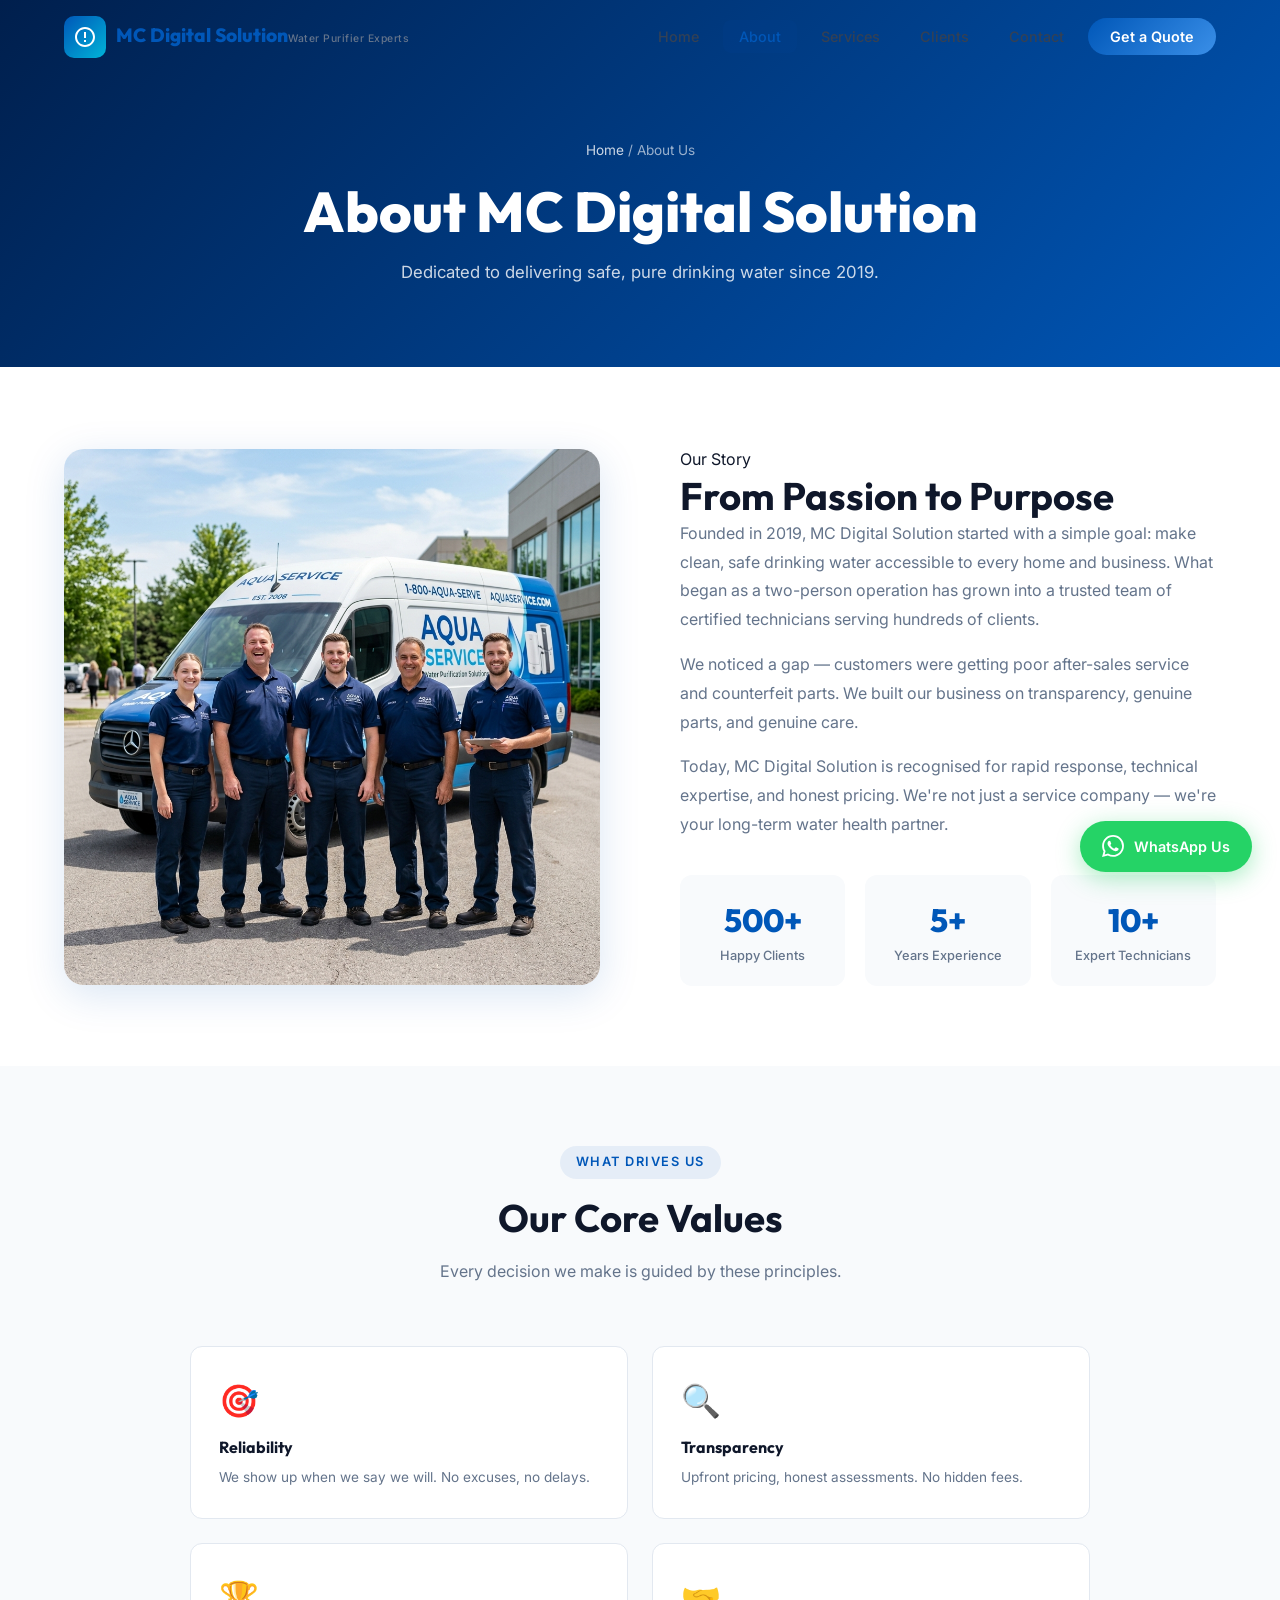
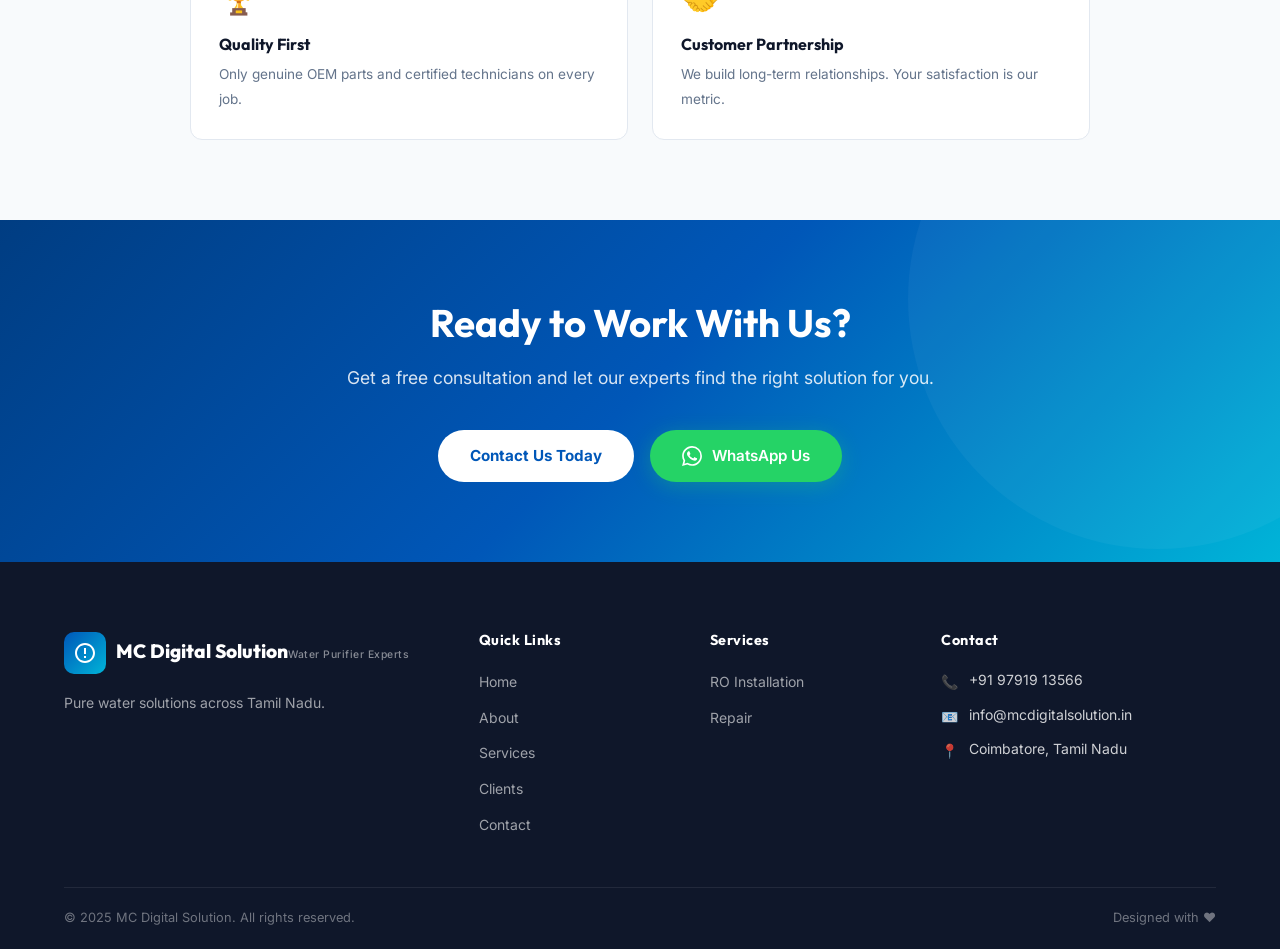
==== about.html @ baba37c1 "Replace phone numbers and remove AMC subscription section" ====
<!DOCTYPE html>
<html lang="en">
<head>
  <meta charset="UTF-8" />
  <meta name="viewport" content="width=device-width, initial-scale=1.0" />
  <title>About Us – MC Digital Solution</title>
  <meta name="description" content="Learn about MC Digital Solution — our story, mission, values, and expert team behind Tamil Nadu's trusted water purifier service company." />
  <link rel="stylesheet" href="css/style.css" />
</head>
<body>
<nav class="navbar" id="navbar">
  <div class="container">
    <a href="index.html" class="logo">
      <div class="logo-icon"><svg viewBox="0 0 24 24"><path d="M12 2C6.5 2 2 6.5 2 12s4.5 10 10 10 10-4.5 10-10S17.5 2 12 2zm0 18c-4.4 0-8-3.6-8-8s3.6-8 8-8 8 3.6 8 8-3.6 8-8 8zm-1-13h2v6h-2zm0 8h2v2h-2z" fill="white"/></svg></div>
      <div class="logo-text"><span class="brand">MC Digital Solution</span><span class="tagline">Water Purifier Experts</span></div>
    </a>
    <ul class="nav-links" id="navLinks">
      <li><a href="index.html">Home</a></li>
      <li><a href="about.html" class="active">About</a></li>
      <li><a href="services.html">Services</a></li>
      <li><a href="clients.html">Clients</a></li>
      <li><a href="contact.html">Contact</a></li>
      <li><a href="contact.html" class="nav-cta">Get a Quote</a></li>
    </ul>
    <div class="nav-toggle" onclick="toggleNav()"><span></span><span></span><span></span></div>
  </div>
</nav>

<section class="page-hero">
  <div class="container">
    <div class="breadcrumb"><a href="index.html">Home</a> / About Us</div>
    <h1>About MC Digital Solution</h1>
    <p>Dedicated to delivering safe, pure drinking water since 2019.</p>
  </div>
</section>

<section class="section" style="background:white;">
  <div class="container">
    <div class="about-story">
      <div class="animate">
        <img src="images/about-team.png" alt="Our Expert Team" style="border-radius:20px;box-shadow:0 10px 40px rgba(0,87,184,0.15);" />
      </div>
      <div class="animate">
        <div class="badge">Our Story</div>
        <h2>From Passion to Purpose</h2>
        <p style="margin-bottom:16px;">Founded in 2019, MC Digital Solution started with a simple goal: make clean, safe drinking water accessible to every home and business. What began as a two-person operation has grown into a trusted team of certified technicians serving hundreds of clients.</p>
        <p style="margin-bottom:16px;">We noticed a gap — customers were getting poor after-sales service and counterfeit parts. We built our business on transparency, genuine parts, and genuine care.</p>
        <p>Today, MC Digital Solution is recognised for rapid response, technical expertise, and honest pricing. We're not just a service company — we're your long-term water health partner.</p>
        <div style="display:grid;grid-template-columns:repeat(3,1fr);gap:20px;margin-top:36px;">
          <div style="text-align:center;padding:20px;background:var(--gray-50);border-radius:12px;"><div style="font-size:2rem;font-weight:800;color:var(--primary);font-family:'Outfit',sans-serif;">500+</div><div style="font-size:0.8rem;color:var(--gray-500);font-weight:500;">Happy Clients</div></div>
          <div style="text-align:center;padding:20px;background:var(--gray-50);border-radius:12px;"><div style="font-size:2rem;font-weight:800;color:var(--primary);font-family:'Outfit',sans-serif;">5+</div><div style="font-size:0.8rem;color:var(--gray-500);font-weight:500;">Years Experience</div></div>
          <div style="text-align:center;padding:20px;background:var(--gray-50);border-radius:12px;"><div style="font-size:2rem;font-weight:800;color:var(--primary);font-family:'Outfit',sans-serif;">10+</div><div style="font-size:0.8rem;color:var(--gray-500);font-weight:500;">Expert Technicians</div></div>
        </div>
      </div>
    </div>
  </div>
</section>

<section class="section" style="background:var(--gray-50);">
  <div class="container">
    <div class="section-header animate">
      <div class="badge">What Drives Us</div>
      <h2>Our Core Values</h2>
      <p>Every decision we make is guided by these principles.</p>
    </div>
    <div class="values-grid" style="max-width:900px;margin:0 auto;">
      <div class="value-card animate"><div class="icon">🎯</div><h4>Reliability</h4><p>We show up when we say we will. No excuses, no delays.</p></div>
      <div class="value-card animate"><div class="icon">🔍</div><h4>Transparency</h4><p>Upfront pricing, honest assessments. No hidden fees.</p></div>
      <div class="value-card animate"><div class="icon">🏆</div><h4>Quality First</h4><p>Only genuine OEM parts and certified technicians on every job.</p></div>
      <div class="value-card animate"><div class="icon">🤝</div><h4>Customer Partnership</h4><p>We build long-term relationships. Your satisfaction is our metric.</p></div>
    </div>
  </div>
</section>

<section class="cta-banner">
  <div class="container">
    <div class="cta-content">
      <h2>Ready to Work With Us?</h2>
      <p>Get a free consultation and let our experts find the right solution for you.</p>
      <div class="cta-buttons">
        <a href="contact.html" class="btn btn-white">Contact Us Today</a>
        <a href="https://wa.me/919791913566" target="_blank" class="whatsapp-btn"><svg viewBox="0 0 24 24" width="20" height="20" fill="white"><path d="M17.472 14.382c-.297-.149-1.758-.867-2.03-.967-.273-.099-.471-.148-.67.15-.197.297-.767.966-.94 1.164-.173.199-.347.223-.644.075-.297-.15-1.255-.463-2.39-1.475-.883-.788-1.48-1.761-1.653-2.059-.173-.297-.018-.458.13-.606.134-.133.298-.347.446-.52.149-.174.198-.298.298-.497.099-.198.05-.371-.025-.52-.075-.149-.669-1.612-.916-2.207-.242-.579-.487-.5-.669-.51-.173-.008-.371-.01-.57-.01-.198 0-.52.074-.792.372-.272.297-1.04 1.016-1.04 2.479 0 1.462 1.065 2.875 1.213 3.074.149.198 2.096 3.2 5.077 4.487.709.306 1.262.489 1.694.625.712.227 1.36.195 1.871.118.571-.085 1.758-.719 2.006-1.413.248-.694.248-1.289.173-1.413-.074-.124-.272-.198-.57-.347m-5.421 7.403h-.004a9.87 9.87 0 01-5.031-1.378l-.361-.214-3.741.982.998-3.648-.235-.374a9.86 9.86 0 01-1.51-5.26c.001-5.45 4.436-9.884 9.888-9.884 2.64 0 5.122 1.03 6.988 2.898a9.825 9.825 0 012.893 6.994c-.003 5.45-4.437 9.884-9.885 9.884m8.413-18.297A11.815 11.815 0 0012.05 0C5.495 0 .16 5.335.157 11.892c0 2.096.547 4.142 1.588 5.945L.057 24l6.305-1.654a11.882 11.882 0 005.683 1.448h.005c6.554 0 11.89-5.335 11.893-11.893a11.821 11.821 0 00-3.48-8.413z"/></svg> WhatsApp Us</a>
      </div>
    </div>
  </div>
</section>

<footer>
  <div class="footer-main"><div class="container"><div class="footer-grid">
    <div class="footer-brand"><a href="index.html" class="logo"><div class="logo-icon"><svg viewBox="0 0 24 24"><path d="M12 2C6.5 2 2 6.5 2 12s4.5 10 10 10 10-4.5 10-10S17.5 2 12 2zm0 18c-4.4 0-8-3.6-8-8s3.6-8 8-8 8 3.6 8 8-3.6 8-8 8zm-1-13h2v6h-2zm0 8h2v2h-2z" fill="white"/></svg></div><div class="logo-text"><span class="brand">MC Digital Solution</span><span class="tagline">Water Purifier Experts</span></div></a><p>Pure water solutions across Tamil Nadu.</p></div>
    <div class="footer-col"><h4>Quick Links</h4><ul><li><a href="index.html">Home</a></li><li><a href="about.html">About</a></li><li><a href="services.html">Services</a></li><li><a href="clients.html">Clients</a></li><li><a href="contact.html">Contact</a></li></ul></div>
    <div class="footer-col"><h4>Services</h4><ul><li><a href="services.html">RO Installation</a></li><li><a href="services.html">Repair</a></li></ul></div>
    <div class="footer-col"><h4>Contact</h4><ul class="footer-contact"><li><span>📞</span><span>+91 97919 13566</span></li><li><span>📧</span><span>info@mcdigitalsolution.in</span></li><li><span>📍</span><span>Coimbatore, Tamil Nadu</span></li></ul></div>
  </div></div></div>
  <div class="container"><div class="footer-bottom"><span>© 2025 MC Digital Solution. All rights reserved.</span><span>Designed with ❤️</span></div></div>
</footer>

<div class="whatsapp-float"><a href="https://wa.me/919791913566" target="_blank"><svg viewBox="0 0 24 24"><path d="M17.472 14.382c-.297-.149-1.758-.867-2.03-.967-.273-.099-.471-.148-.67.15-.197.297-.767.966-.94 1.164-.173.199-.347.223-.644.075-.297-.15-1.255-.463-2.39-1.475-.883-.788-1.48-1.761-1.653-2.059-.173-.297-.018-.458.13-.606.134-.133.298-.347.446-.52.149-.174.198-.298.298-.497.099-.198.05-.371-.025-.52-.075-.149-.669-1.612-.916-2.207-.242-.579-.487-.5-.669-.51-.173-.008-.371-.01-.57-.01-.198 0-.52.074-.792.372-.272.297-1.04 1.016-1.04 2.479 0 1.462 1.065 2.875 1.213 3.074.149.198 2.096 3.2 5.077 4.487.709.306 1.262.489 1.694.625.712.227 1.36.195 1.871.118.571-.085 1.758-.719 2.006-1.413.248-.694.248-1.289.173-1.413-.074-.124-.272-.198-.57-.347m-5.421 7.403h-.004a9.87 9.87 0 01-5.031-1.378l-.361-.214-3.741.982.998-3.648-.235-.374a9.86 9.86 0 01-1.51-5.26c.001-5.45 4.436-9.884 9.888-9.884 2.64 0 5.122 1.03 6.988 2.898a9.825 9.825 0 012.893 6.994c-.003 5.45-4.437 9.884-9.885 9.884m8.413-18.297A11.815 11.815 0 0012.05 0C5.495 0 .16 5.335.157 11.892c0 2.096.547 4.142 1.588 5.945L.057 24l6.305-1.654a11.882 11.882 0 005.683 1.448h.005c6.554 0 11.89-5.335 11.893-11.893a11.821 11.821 0 00-3.48-8.413z" fill="white"/></svg> WhatsApp Us</a></div>
<script src="js/main.js"></script>
</body>
</html>
---- css/style.css ----
/* =============================================
   MC Digital Solutions - Main Stylesheet
   ============================================= */

@import url('https://fonts.googleapis.com/css2?family=Inter:wght@300;400;500;600;700;800&family=Outfit:wght@400;600;700;800&display=swap');

/* ---- CSS Variables ---- */
:root {
  --primary: #0057b8;
  --primary-dark: #003d82;
  --primary-light: #3a8fe8;
  --accent: #00b4d8;
  --accent-light: #90e0ef;
  --white: #ffffff;
  --gray-50: #f8fafc;
  --gray-100: #f1f5f9;
  --gray-200: #e2e8f0;
  --gray-500: #64748b;
  --gray-700: #334155;
  --gray-900: #0f172a;
  --success: #10b981;
  --shadow-sm: 0 1px 3px rgba(0, 0, 0, 0.1);
  --shadow-md: 0 4px 20px rgba(0, 87, 184, 0.12);
  --shadow-lg: 0 10px 40px rgba(0, 87, 184, 0.18);
  --radius: 12px;
  --radius-lg: 20px;
  --transition: all 0.3s cubic-bezier(0.4, 0, 0.2, 1);
}

/* ---- Reset ---- */
*,
*::before,
*::after {
  box-sizing: border-box;
  margin: 0;
  padding: 0;
}

html {
  scroll-behavior: smooth;
  font-size: 16px;
}

body {
  font-family: 'Inter', sans-serif;
  color: var(--gray-900);
  background: var(--white);
  line-height: 1.6;
  overflow-x: hidden;
}

img {
  max-width: 100%;
  display: block;
}

a {
  text-decoration: none;
  color: inherit;
}

ul {
  list-style: none;
}

/* ---- Typography ---- */
h1,
h2,
h3,
h4 {
  font-family: 'Outfit', sans-serif;
  line-height: 1.2;
}

h1 {
  font-size: clamp(2rem, 5vw, 3.5rem);
  font-weight: 800;
}

h2 {
  font-size: clamp(1.6rem, 3vw, 2.5rem);
  font-weight: 700;
}

h3 {
  font-size: 1.25rem;
  font-weight: 600;
}

p {
  color: var(--gray-500);
  line-height: 1.8;
}

/* ---- Utility ---- */
.container {
  max-width: 1200px;
  margin: 0 auto;
  padding: 0 24px;
}

.section {
  padding: 80px 0;
}

.section-header {
  text-align: center;
  margin-bottom: 60px;
}

.section-header .badge {
  display: inline-block;
  background: rgba(0, 87, 184, 0.08);
  color: var(--primary);
  font-size: 0.8rem;
  font-weight: 600;
  letter-spacing: 1.5px;
  text-transform: uppercase;
  padding: 6px 16px;
  border-radius: 50px;
  margin-bottom: 16px;
}

.section-header h2 {
  color: var(--gray-900);
  margin-bottom: 16px;
}

.section-header p {
  max-width: 600px;
  margin: 0 auto;
}

/* ---- Buttons ---- */
.btn {
  display: inline-flex;
  align-items: center;
  gap: 8px;
  padding: 14px 32px;
  border-radius: 50px;
  font-weight: 600;
  font-size: 0.95rem;
  cursor: pointer;
  border: none;
  transition: var(--transition);
}

.btn-primary {
  background: linear-gradient(135deg, var(--primary), var(--primary-light));
  color: var(--white);
  box-shadow: 0 4px 20px rgba(0, 87, 184, 0.3);
}

.btn-primary:hover {
  transform: translateY(-2px);
  box-shadow: 0 8px 30px rgba(0, 87, 184, 0.4);
}

.btn-outline {
  background: transparent;
  color: var(--primary);
  border: 2px solid var(--primary);
}

.btn-outline:hover {
  background: var(--primary);
  color: var(--white);
  transform: translateY(-2px);
}

.btn-white {
  background: var(--white);
  color: var(--primary);
  font-weight: 700;
}

.btn-white:hover {
  background: var(--gray-100);
  transform: translateY(-2px);
}

/* ---- Navbar ---- */
.navbar {
  position: fixed;
  top: 0;
  left: 0;
  right: 0;
  z-index: 1000;
  padding: 16px 0;
  transition: var(--transition);
}

.navbar.scrolled {
  background: rgba(255, 255, 255, 0.97);
  backdrop-filter: blur(20px);
  box-shadow: var(--shadow-md);
  padding: 12px 0;
}

.navbar .container {
  display: flex;
  align-items: center;
  justify-content: space-between;
}

.logo {
  display: flex;
  align-items: center;
  gap: 10px;
}

.logo-icon {
  width: 42px;
  height: 42px;
  background: linear-gradient(135deg, var(--primary), var(--accent));
  border-radius: 10px;
  display: flex;
  align-items: center;
  justify-content: center;
}

.logo-icon svg {
  width: 24px;
  height: 24px;
  fill: white;
}

.logo-text .brand {
  font-family: 'Outfit', sans-serif;
  font-size: 1.2rem;
  font-weight: 800;
  color: var(--primary);
  line-height: 1;
}

.logo-text .tagline {
  font-size: 0.65rem;
  color: var(--gray-500);
  font-weight: 500;
  letter-spacing: 0.5px;
}

.nav-links {
  display: flex;
  align-items: center;
  gap: 8px;
}

.nav-links a {
  padding: 8px 16px;
  border-radius: 8px;
  font-weight: 500;
  font-size: 0.9rem;
  color: var(--gray-700);
  transition: var(--transition);
}

.nav-links a:hover,
.nav-links a.active {
  color: var(--primary);
  background: rgba(0, 87, 184, 0.07);
}

.nav-cta {
  background: linear-gradient(135deg, var(--primary), var(--primary-light));
  color: var(--white) !important;
  padding: 10px 22px !important;
  border-radius: 50px !important;
  font-weight: 600 !important;
}

.nav-cta:hover {
  transform: translateY(-1px);
  box-shadow: 0 4px 15px rgba(0, 87, 184, 0.3);
  background: var(--primary-dark) !important;
}

.nav-toggle {
  display: none;
  flex-direction: column;
  gap: 5px;
  cursor: pointer;
  padding: 8px;
}

.nav-toggle span {
  display: block;
  width: 24px;
  height: 2px;
  background: var(--gray-700);
  border-radius: 2px;
  transition: var(--transition);
}

/* ---- Hero ---- */
.hero {
  min-height: 100vh;
  background: linear-gradient(135deg, #001f4d 0%, #0057b8 50%, #0096c7 100%);
  display: flex;
  align-items: center;
  padding-top: 80px;
  position: relative;
  overflow: hidden;
}

.hero::before {
  content: '';
  position: absolute;
  inset: 0;
  background: url("data:image/svg+xml,%3Csvg width='60' height='60' viewBox='0 0 60 60' xmlns='http://www.w3.org/2000/svg'%3E%3Cg fill='none' fill-rule='evenodd'%3E%3Cg fill='%23ffffff' fill-opacity='0.03'%3E%3Cpath d='M36 34v-4h-2v4h-4v2h4v4h2v-4h4v-2h-4zm0-30V0h-2v4h-4v2h4v4h2V6h4V4h-4zM6 34v-4H4v4H0v2h4v4h2v-4h4v-2H6zM6 4V0H4v4H0v2h4v4h2V6h4V4H6z'/%3E%3C/g%3E%3C/g%3E%3C/svg%3E");
}

.hero-content {
  display: grid;
  grid-template-columns: 1fr 1fr;
  gap: 60px;
  align-items: center;
  position: relative;
  z-index: 1;
}

.hero-badge {
  display: inline-flex;
  align-items: center;
  gap: 8px;
  background: rgba(255, 255, 255, 0.1);
  backdrop-filter: blur(10px);
  border: 1px solid rgba(255, 255, 255, 0.2);
  color: var(--white);
  padding: 8px 18px;
  border-radius: 50px;
  font-size: 0.85rem;
  font-weight: 500;
  margin-bottom: 24px;
}

.hero-badge span {
  width: 8px;
  height: 8px;
  background: var(--accent-light);
  border-radius: 50%;
  animation: pulse 2s infinite;
}

.hero-text h1 {
  color: var(--white);
  margin-bottom: 20px;
}

.hero-text h1 em {
  font-style: normal;
  color: var(--accent-light);
}

.hero-text p {
  color: rgba(255, 255, 255, 0.8);
  font-size: 1.1rem;
  margin-bottom: 36px;
  max-width: 480px;
}

.hero-buttons {
  display: flex;
  gap: 16px;
  flex-wrap: wrap;
}

.hero-stats {
  display: flex;
  gap: 32px;
  margin-top: 48px;
}

.hero-stat .number {
  font-family: 'Outfit', sans-serif;
  font-size: 2rem;
  font-weight: 800;
  color: var(--white);
}

.hero-stat .label {
  font-size: 0.8rem;
  color: rgba(255, 255, 255, 0.7);
  font-weight: 500;
}

.hero-image {
  position: relative;
}

.hero-image img {
  border-radius: var(--radius-lg);
  box-shadow: 0 30px 80px rgba(0, 0, 0, 0.3);
  width: 100%;
}

.hero-image::before {
  content: '';
  position: absolute;
  inset: -8px;
  border: 2px solid rgba(255, 255, 255, 0.15);
  border-radius: calc(var(--radius-lg) + 8px);
}

.hero-card {
  position: absolute;
  background: var(--white);
  border-radius: var(--radius);
  padding: 16px 20px;
  box-shadow: var(--shadow-lg);
  display: flex;
  align-items: center;
  gap: 12px;
}

.hero-card.card-1 {
  bottom: 30px;
  left: -30px;
}

.hero-card.card-2 {
  top: 30px;
  right: -20px;
}

.hero-card .icon {
  width: 40px;
  height: 40px;
  border-radius: 10px;
  display: flex;
  align-items: center;
  justify-content: center;
  font-size: 1.2rem;
}

.hero-card .icon.blue {
  background: rgba(0, 87, 184, 0.1);
}

.hero-card .icon.green {
  background: rgba(16, 185, 129, 0.1);
}

.hero-card .card-text .value {
  font-weight: 700;
  font-size: 0.95rem;
  color: var(--gray-900);
}

.hero-card .card-text .sub {
  font-size: 0.75rem;
  color: var(--gray-500);
}

/* ---- Services ---- */
.services {
  background: var(--gray-50);
}

.services-grid {
  display: grid;
  grid-template-columns: repeat(3, 1fr);
  gap: 28px;
}

.service-card {
  background: var(--white);
  border-radius: var(--radius-lg);
  overflow: hidden;
  box-shadow: var(--shadow-sm);
  transition: var(--transition);
  border: 1px solid var(--gray-200);
}

.service-card:hover {
  transform: translateY(-8px);
  box-shadow: var(--shadow-lg);
}

.service-card img {
  width: 100%;
  height: 220px;
  object-fit: cover;
}

.service-card-body {
  padding: 28px;
}

.service-icon {
  width: 50px;
  height: 50px;
  background: linear-gradient(135deg, var(--primary), var(--accent));
  border-radius: 12px;
  display: flex;
  align-items: center;
  justify-content: center;
  font-size: 1.4rem;
  margin-bottom: 16px;
}

.service-card h3 {
  margin-bottom: 10px;
  color: var(--gray-900);
}

.service-card p {
  font-size: 0.9rem;
  margin-bottom: 20px;
}

.service-link {
  color: var(--primary);
  font-weight: 600;
  font-size: 0.9rem;
  display: flex;
  align-items: center;
  gap: 6px;
  transition: var(--transition);
}

.service-link:hover {
  gap: 10px;
}

/* ---- Why Choose Us ---- */
.why-us {
  background: var(--white);
}

.why-us-content {
  display: grid;
  grid-template-columns: 1fr 1fr;
  gap: 80px;
  align-items: center;
}

.why-us-image {
  position: relative;
}

.why-us-image img {
  border-radius: var(--radius-lg);
  width: 100%;
  box-shadow: var(--shadow-lg);
}

.why-us-image .experience-badge {
  position: absolute;
  bottom: -20px;
  right: -20px;
  background: linear-gradient(135deg, var(--primary), var(--primary-light));
  color: white;
  border-radius: var(--radius);
  padding: 20px 24px;
  text-align: center;
  box-shadow: var(--shadow-lg);
}

.experience-badge .years {
  font-size: 2.5rem;
  font-weight: 800;
  font-family: 'Outfit', sans-serif;
  line-height: 1;
}

.experience-badge .text {
  font-size: 0.8rem;
  opacity: 0.9;
}

.features-list {
  display: flex;
  flex-direction: column;
  gap: 20px;
  margin-top: 32px;
}

.feature-item {
  display: flex;
  gap: 16px;
  align-items: flex-start;
}

.feature-item .feature-icon {
  width: 48px;
  height: 48px;
  min-width: 48px;
  background: rgba(0, 87, 184, 0.08);
  border-radius: 12px;
  display: flex;
  align-items: center;
  justify-content: center;
  font-size: 1.3rem;
}

.feature-item .feature-text h4 {
  font-size: 1rem;
  font-weight: 600;
  color: var(--gray-900);
  margin-bottom: 4px;
}

.feature-item .feature-text p {
  font-size: 0.875rem;
}

/* ---- Clients ---- */
.clients {
  background: var(--gray-50);
}

.clients-grid {
  display: grid;
  grid-template-columns: repeat(3, 1fr);
  gap: 28px;
}

.client-card {
  background: var(--white);
  border-radius: var(--radius-lg);
  padding: 32px;
  box-shadow: var(--shadow-sm);
  border: 1px solid var(--gray-200);
  transition: var(--transition);
}

.client-card:hover {
  transform: translateY(-4px);
  box-shadow: var(--shadow-md);
}

.client-card .stars {
  color: #f59e0b;
  font-size: 1.1rem;
  margin-bottom: 16px;
}

.client-card .quote {
  font-size: 0.95rem;
  color: var(--gray-700);
  line-height: 1.7;
  margin-bottom: 20px;
  font-style: italic;
}

.client-info {
  display: flex;
  align-items: center;
  gap: 12px;
}

.client-avatar {
  width: 44px;
  height: 44px;
  border-radius: 50%;
  background: linear-gradient(135deg, var(--primary), var(--accent));
  display: flex;
  align-items: center;
  justify-content: center;
  color: white;
  font-weight: 700;
  font-size: 1rem;
}

.client-name {
  font-weight: 600;
  color: var(--gray-900);
  font-size: 0.9rem;
}

.client-role {
  font-size: 0.8rem;
  color: var(--gray-500);
}

/* ---- CTA Banner ---- */
.cta-banner {
  background: linear-gradient(135deg, var(--primary-dark), var(--primary), var(--accent));
  padding: 80px 0;
  position: relative;
  overflow: hidden;
}

.cta-banner::before {
  content: '';
  position: absolute;
  top: -50%;
  right: -10%;
  width: 500px;
  height: 500px;
  background: rgba(255, 255, 255, 0.04);
  border-radius: 50%;
}

.cta-content {
  text-align: center;
  position: relative;
  z-index: 1;
}

.cta-content h2 {
  color: var(--white);
  margin-bottom: 16px;
}

.cta-content p {
  color: rgba(255, 255, 255, 0.85);
  font-size: 1.1rem;
  margin-bottom: 36px;
}

.cta-buttons {
  display: flex;
  justify-content: center;
  gap: 16px;
  flex-wrap: wrap;
}

.whatsapp-btn {
  background: #25D366;
  color: white;
  display: inline-flex;
  align-items: center;
  gap: 10px;
  padding: 14px 32px;
  border-radius: 50px;
  font-weight: 600;
  font-size: 0.95rem;
  transition: var(--transition);
  box-shadow: 0 4px 20px rgba(37, 211, 102, 0.3);
}

.whatsapp-btn:hover {
  background: #1ebe5d;
  transform: translateY(-2px);
  box-shadow: 0 8px 30px rgba(37, 211, 102, 0.4);
}

/* ---- Contact ---- */
.contact-section {
  background: var(--white);
}

.contact-grid {
  display: grid;
  grid-template-columns: 1fr 1.5fr;
  gap: 60px;
}

.contact-info h3 {
  font-size: 1.5rem;
  margin-bottom: 16px;
  color: var(--gray-900);
}

.contact-info p {
  margin-bottom: 32px;
}

.contact-detail {
  display: flex;
  gap: 16px;
  align-items: flex-start;
  margin-bottom: 24px;
}

.contact-detail .detail-icon {
  width: 48px;
  height: 48px;
  min-width: 48px;
  background: rgba(0, 87, 184, 0.08);
  border-radius: 12px;
  display: flex;
  align-items: center;
  justify-content: center;
  font-size: 1.2rem;
}

.contact-detail .detail-text strong {
  display: block;
  font-size: 0.9rem;
  color: var(--gray-900);
  margin-bottom: 2px;
}

.contact-detail .detail-text span {
  font-size: 0.85rem;
  color: var(--gray-500);
}

.contact-form {
  background: var(--gray-50);
  border-radius: var(--radius-lg);
  padding: 40px;
  border: 1px solid var(--gray-200);
}

.form-row {
  display: grid;
  grid-template-columns: 1fr 1fr;
  gap: 20px;
}

.form-group {
  margin-bottom: 20px;
}

.form-group label {
  display: block;
  font-weight: 600;
  font-size: 0.85rem;
  color: var(--gray-700);
  margin-bottom: 8px;
}

.form-group input,
.form-group select,
.form-group textarea {
  width: 100%;
  padding: 12px 16px;
  border: 1.5px solid var(--gray-200);
  border-radius: 10px;
  font-family: inherit;
  font-size: 0.9rem;
  color: var(--gray-900);
  background: var(--white);
  transition: var(--transition);
  outline: none;
}

.form-group input:focus,
.form-group select:focus,
.form-group textarea:focus {
  border-color: var(--primary);
  box-shadow: 0 0 0 3px rgba(0, 87, 184, 0.1);
}

.form-group textarea {
  resize: vertical;
  min-height: 120px;
}

.form-success {
  display: none;
  background: rgba(16, 185, 129, 0.1);
  border: 1px solid var(--success);
  color: var(--success);
  padding: 16px;
  border-radius: 10px;
  text-align: center;
  font-weight: 600;
  margin-top: 16px;
}

/* ---- About Page ---- */
.about-hero {
  background: linear-gradient(135deg, #001f4d 0%, #0057b8 100%);
  padding: 140px 0 80px;
  text-align: center;
}

.about-hero h1 {
  color: var(--white);
}

.about-hero p {
  color: rgba(255, 255, 255, 0.8);
  max-width: 600px;
  margin: 16px auto 0;
  font-size: 1.1rem;
}

.breadcrumb {
  color: rgba(255, 255, 255, 0.6);
  font-size: 0.85rem;
  margin-bottom: 16px;
}

.breadcrumb a {
  color: rgba(255, 255, 255, 0.8);
}

.breadcrumb a:hover {
  color: white;
}

.about-story {
  display: grid;
  grid-template-columns: 1fr 1fr;
  gap: 80px;
  align-items: center;
}

.values-grid {
  display: grid;
  grid-template-columns: repeat(2, 1fr);
  gap: 24px;
}

.value-card {
  background: var(--white);
  border: 1px solid var(--gray-200);
  border-radius: var(--radius);
  padding: 28px;
  transition: var(--transition);
}

.value-card:hover {
  border-color: var(--primary);
  box-shadow: var(--shadow-md);
}

.value-card .icon {
  font-size: 2rem;
  margin-bottom: 12px;
}

.value-card h4 {
  font-size: 1rem;
  color: var(--gray-900);
  margin-bottom: 8px;
}

.value-card p {
  font-size: 0.85rem;
}

/* ---- Footer ---- */
footer {
  background: var(--gray-900);
  color: rgba(255, 255, 255, 0.8);
}

.footer-main {
  padding: 70px 0 40px;
}

.footer-grid {
  display: grid;
  grid-template-columns: 2fr 1fr 1fr 1.5fr;
  gap: 48px;
}

.footer-brand .logo {
  margin-bottom: 16px;
}

.footer-brand .logo .logo-text .brand {
  color: white;
}

.footer-brand .logo .logo-text .tagline {
  color: rgba(255, 255, 255, 0.5);
}

.footer-brand p {
  font-size: 0.875rem;
  line-height: 1.8;
  color: rgba(255, 255, 255, 0.6);
  margin-bottom: 24px;
}

.social-links {
  display: flex;
  gap: 12px;
}

.social-link {
  width: 38px;
  height: 38px;
  background: rgba(255, 255, 255, 0.08);
  border-radius: 10px;
  display: flex;
  align-items: center;
  justify-content: center;
  font-size: 1rem;
  transition: var(--transition);
}

.social-link:hover {
  background: var(--primary);
  transform: translateY(-2px);
}

.footer-col h4 {
  font-size: 0.9rem;
  font-weight: 700;
  color: white;
  letter-spacing: 0.5px;
  margin-bottom: 20px;
}

.footer-col ul li {
  margin-bottom: 10px;
}

.footer-col ul li a {
  font-size: 0.875rem;
  color: rgba(255, 255, 255, 0.6);
  transition: var(--transition);
}

.footer-col ul li a:hover {
  color: var(--accent-light);
  padding-left: 4px;
}

.footer-contact li {
  display: flex;
  gap: 10px;
  align-items: flex-start;
  font-size: 0.875rem;
  margin-bottom: 12px;
}

.footer-contact li span:first-child {
  min-width: 18px;
  margin-top: 2px;
}

.footer-bottom {
  border-top: 1px solid rgba(255, 255, 255, 0.08);
  padding: 20px 0;
  display: flex;
  justify-content: space-between;
  align-items: center;
  flex-wrap: wrap;
  gap: 12px;
  font-size: 0.8rem;
  color: rgba(255, 255, 255, 0.4);
}

/* ---- Page Hero (inner pages) ---- */
.page-hero {
  background: linear-gradient(135deg, #001f4d, #0057b8);
  padding: 140px 0 80px;
  text-align: center;
}

.page-hero h1 {
  color: white;
}

.page-hero p {
  color: rgba(255, 255, 255, 0.8);
  margin-top: 12px;
  font-size: 1.05rem;
}

/* ---- Floating WhatsApp ---- */
.whatsapp-float {
  position: fixed;
  bottom: 28px;
  right: 28px;
  z-index: 9999;
}

.whatsapp-float a {
  display: flex;
  align-items: center;
  gap: 10px;
  background: #25D366;
  color: white;
  padding: 14px 22px;
  border-radius: 50px;
  font-weight: 600;
  font-size: 0.9rem;
  box-shadow: 0 6px 25px rgba(37, 211, 102, 0.4);
  transition: var(--transition);
}

.whatsapp-float a:hover {
  background: #1ebe5d;
  transform: translateY(-3px);
  box-shadow: 0 10px 35px rgba(37, 211, 102, 0.5);
}

.whatsapp-float svg {
  width: 22px;
  height: 22px;
  fill: white;
}

/* ---- Animations ---- */
@keyframes pulse {

  0%,
  100% {
    opacity: 1;
    transform: scale(1);
  }

  50% {
    opacity: 0.6;
    transform: scale(0.85);
  }
}

@keyframes fadeInUp {
  from {
    opacity: 0;
    transform: translateY(30px);
  }

  to {
    opacity: 1;
    transform: translateY(0);
  }
}

.animate {
  opacity: 0;
  transform: translateY(30px);
  transition: opacity 0.6s ease, transform 0.6s ease;
}

.animate.visible {
  opacity: 1;
  transform: translateY(0);
}

/* ---- Responsive ---- */
@media (max-width: 992px) {

  .hero-content,
  .why-us-content,
  .about-story,
  .contact-grid {
    grid-template-columns: 1fr;
    gap: 40px;
  }

  .hero-image {
    display: none;
  }

  .services-grid,
  .clients-grid {
    grid-template-columns: repeat(2, 1fr);
  }

  .footer-grid {
    grid-template-columns: 1fr 1fr;
  }

  .form-row {
    grid-template-columns: 1fr;
  }
}

@media (max-width: 768px) {
  .nav-links {
    display: none;
    position: absolute;
    top: 100%;
    left: 0;
    right: 0;
    background: white;
    flex-direction: column;
    padding: 20px;
    box-shadow: var(--shadow-md);
    border-top: 1px solid var(--gray-200);
  }

  .nav-links.open {
    display: flex;
  }

  .nav-toggle {
    display: flex;
  }

  .services-grid,
  .clients-grid,
  .values-grid {
    grid-template-columns: 1fr;
  }

  .footer-grid {
    grid-template-columns: 1fr;
  }

  .hero-stats {
    flex-wrap: wrap;
    gap: 16px;
  }

  .hero-card {
    display: none;
  }

  .why-us-image .experience-badge {
    right: 0;
    bottom: -10px;
  }

  .section {
    padding: 60px 0;
  }
}
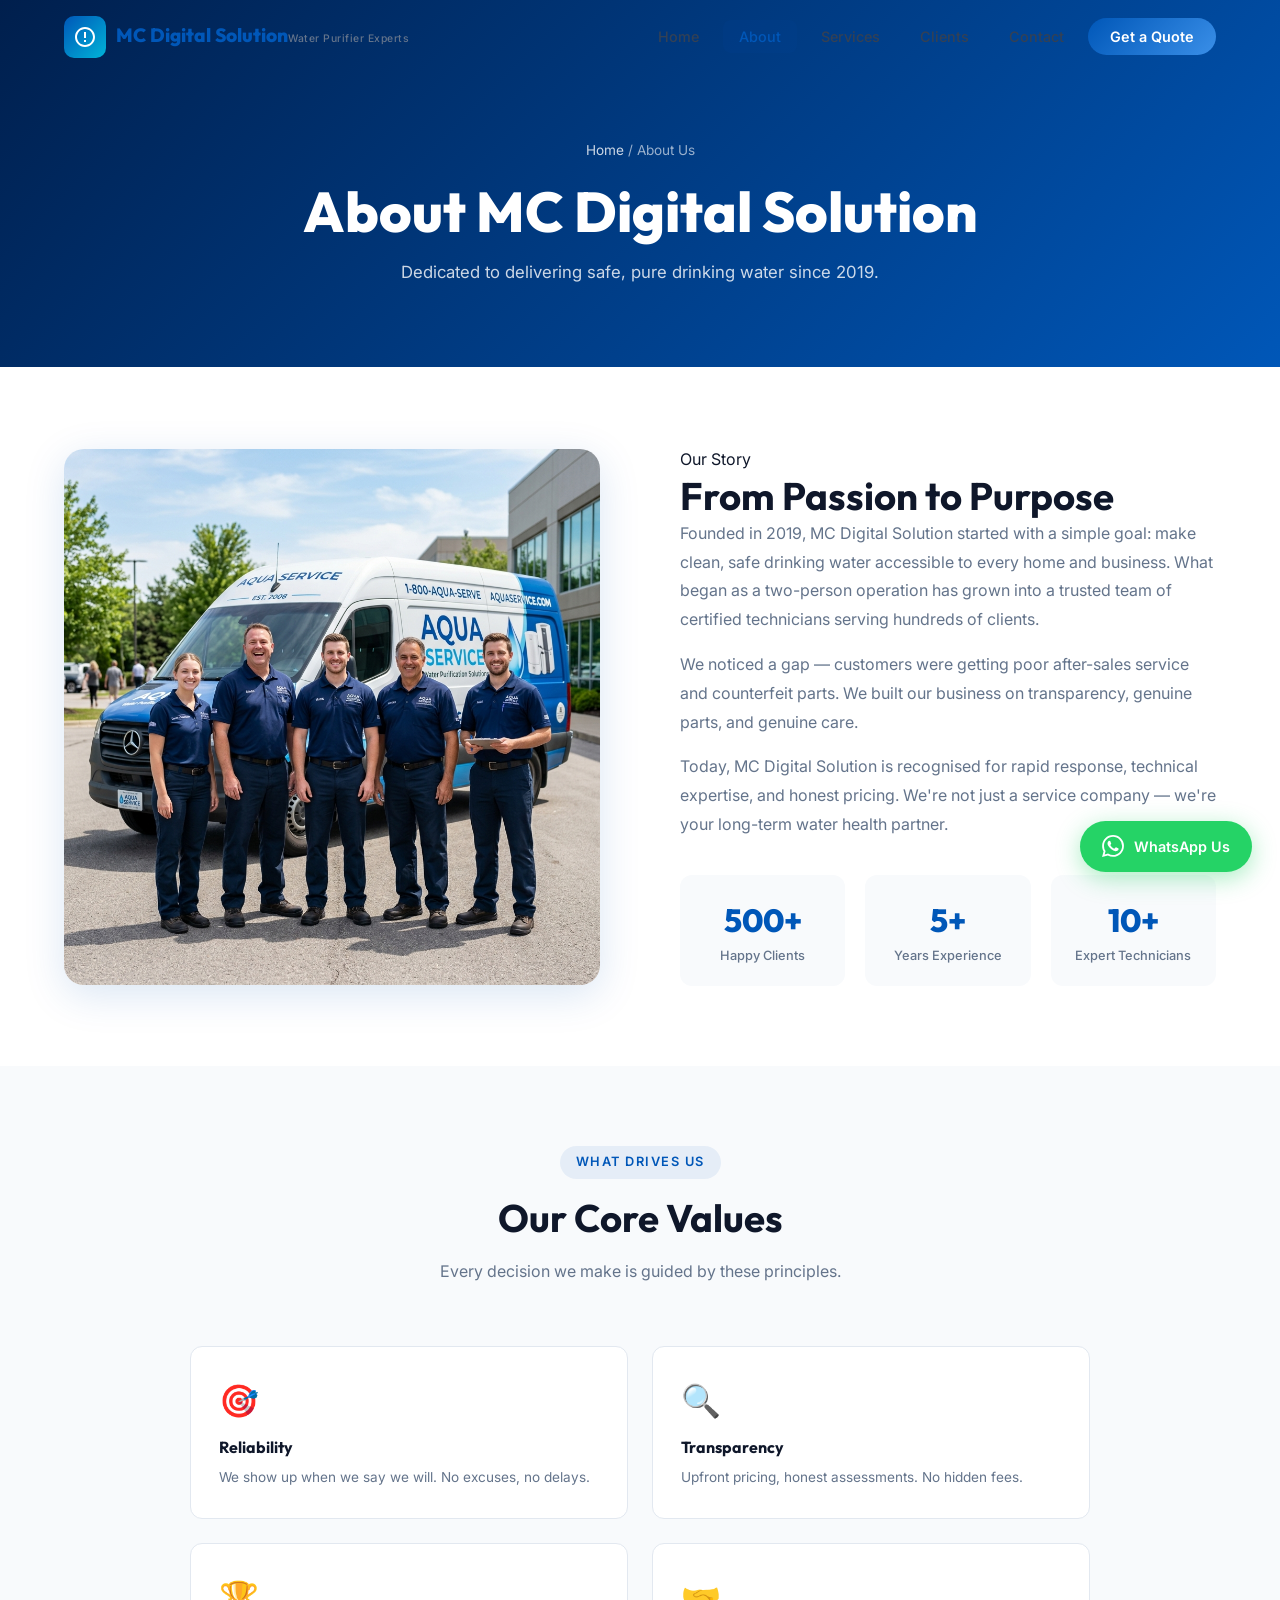
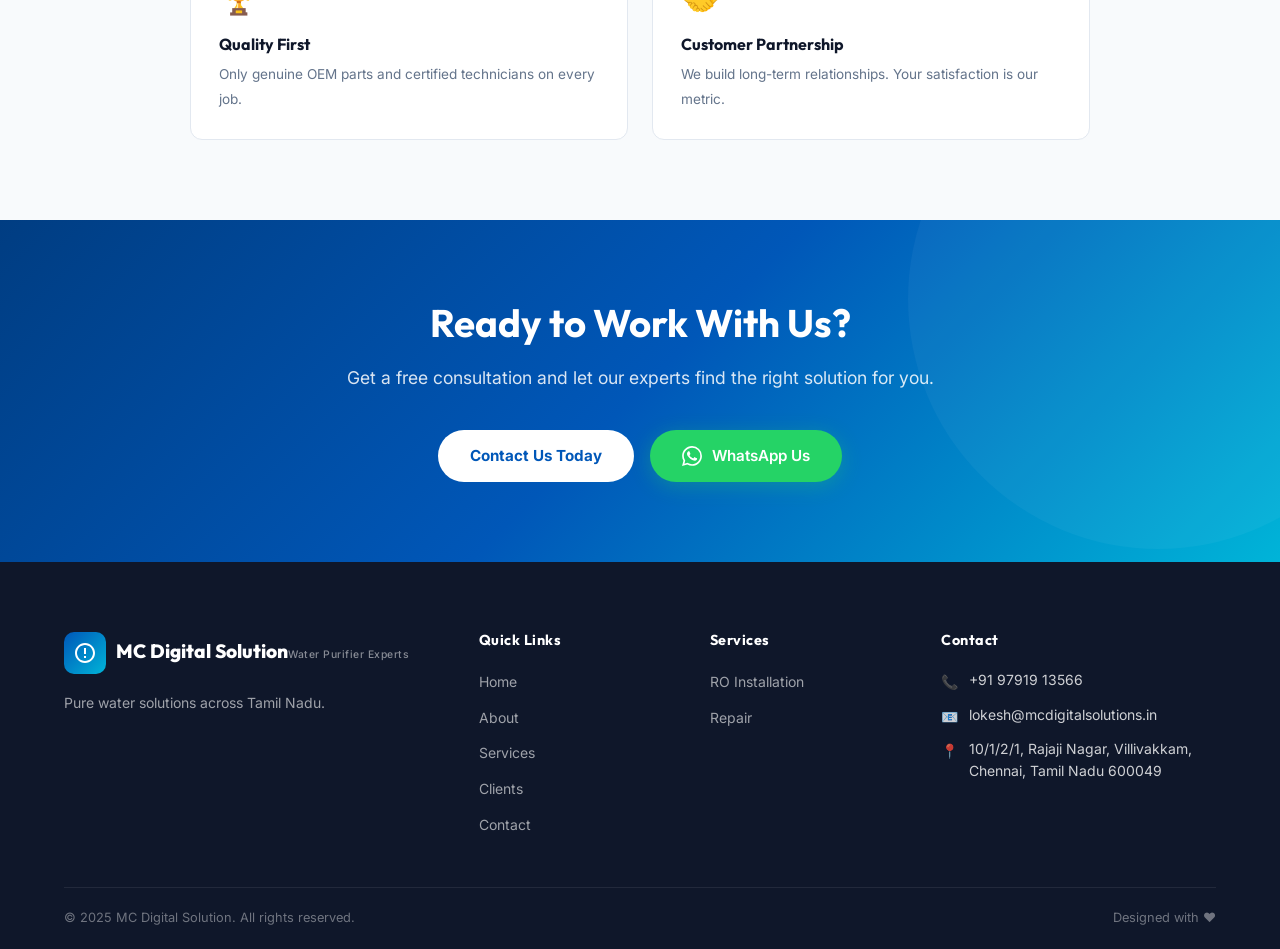
==== commit 119c0b28: "Update contact details (email, address, hours)" ====
--- a/about.html
+++ b/about.html
@@ -90,7 +90,7 @@
     <div class="footer-brand"><a href="index.html" class="logo"><div class="logo-icon"><svg viewBox="0 0 24 24"><path d="M12 2C6.5 2 2 6.5 2 12s4.5 10 10 10 10-4.5 10-10S17.5 2 12 2zm0 18c-4.4 0-8-3.6-8-8s3.6-8 8-8 8 3.6 8 8-3.6 8-8 8zm-1-13h2v6h-2zm0 8h2v2h-2z" fill="white"/></svg></div><div class="logo-text"><span class="brand">MC Digital Solution</span><span class="tagline">Water Purifier Experts</span></div></a><p>Pure water solutions across Tamil Nadu.</p></div>
     <div class="footer-col"><h4>Quick Links</h4><ul><li><a href="index.html">Home</a></li><li><a href="about.html">About</a></li><li><a href="services.html">Services</a></li><li><a href="clients.html">Clients</a></li><li><a href="contact.html">Contact</a></li></ul></div>
     <div class="footer-col"><h4>Services</h4><ul><li><a href="services.html">RO Installation</a></li><li><a href="services.html">Repair</a></li></ul></div>
-    <div class="footer-col"><h4>Contact</h4><ul class="footer-contact"><li><span>📞</span><span>+91 97919 13566</span></li><li><span>📧</span><span>info@mcdigitalsolution.in</span></li><li><span>📍</span><span>Coimbatore, Tamil Nadu</span></li></ul></div>
+    <div class="footer-col"><h4>Contact</h4><ul class="footer-contact"><li><span>📞</span><span>+91 97919 13566</span></li><li><span>📧</span><span>lokesh@mcdigitalsolutions.in</span></li><li><span>📍</span><span>10/1/2/1, Rajaji Nagar, Villivakkam, Chennai, Tamil Nadu 600049</span></li></ul></div>
   </div></div></div>
   <div class="container"><div class="footer-bottom"><span>© 2025 MC Digital Solution. All rights reserved.</span><span>Designed with ❤️</span></div></div>
 </footer>
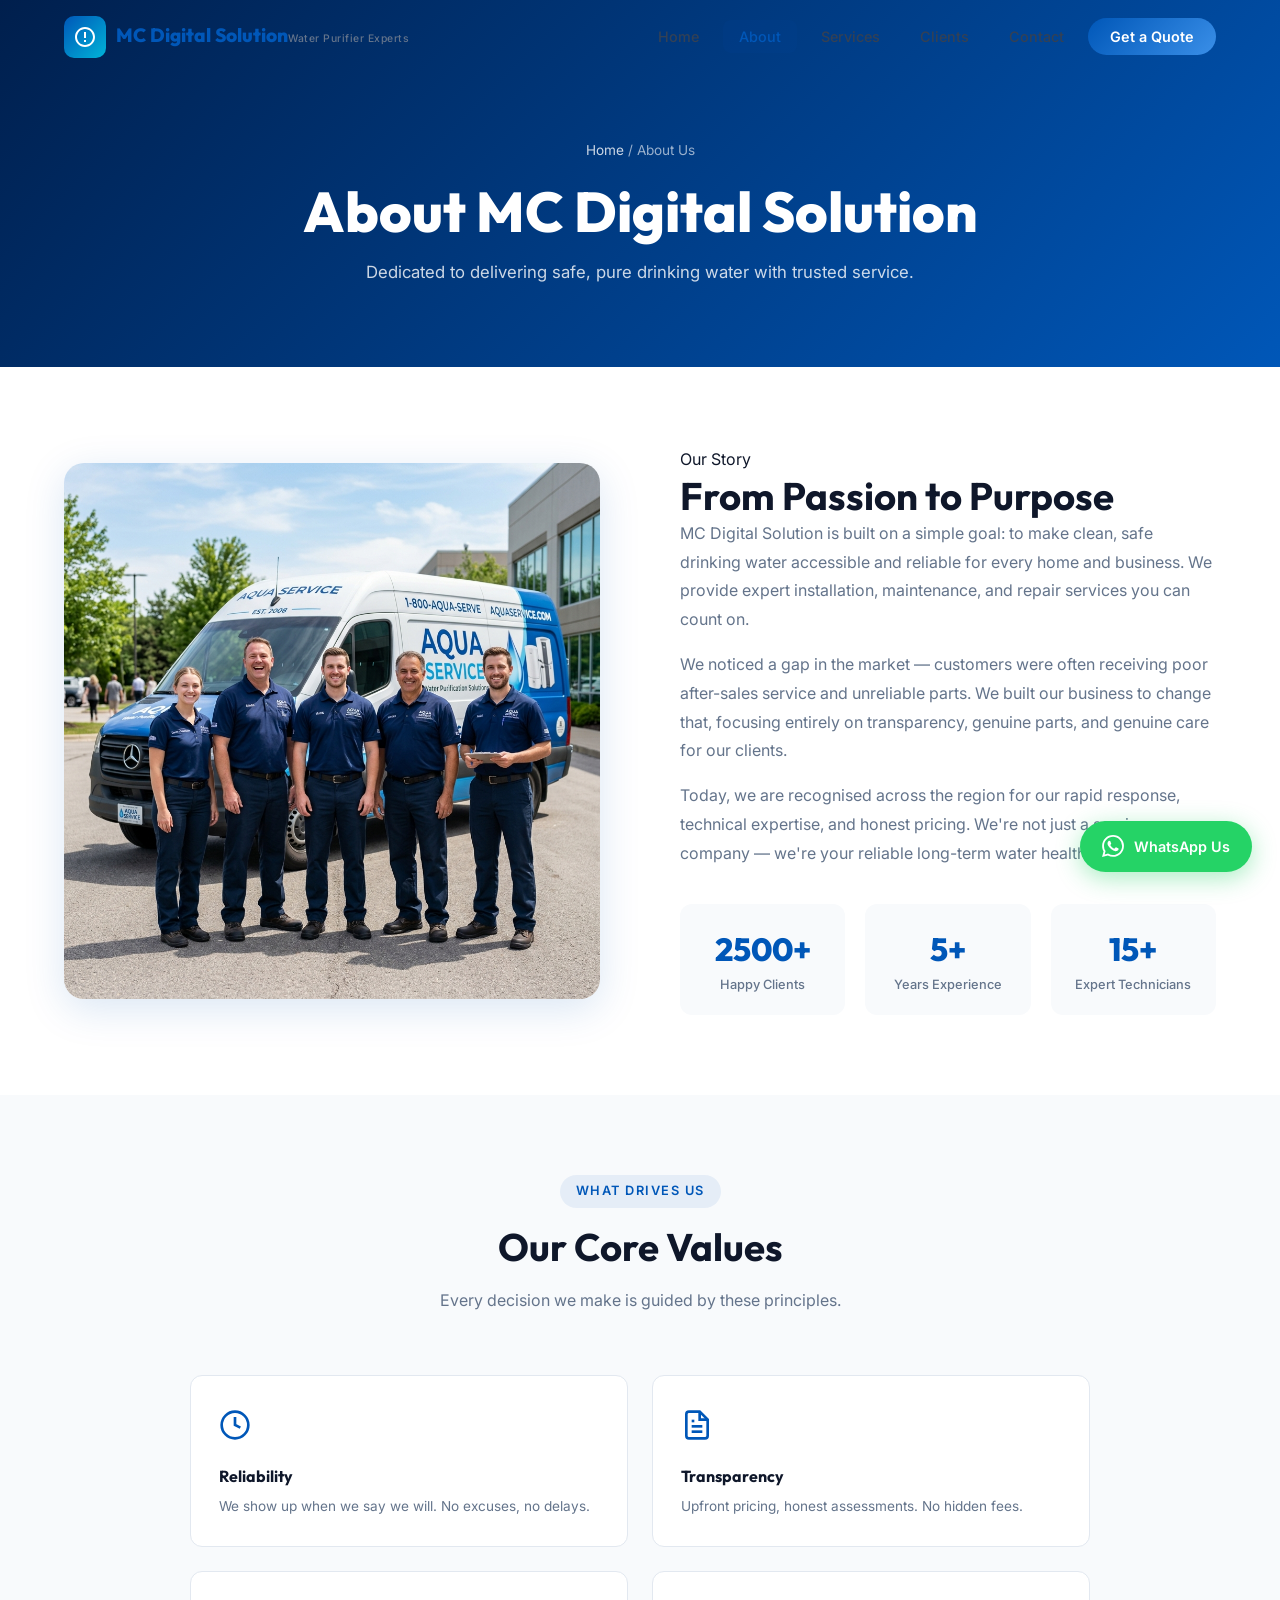
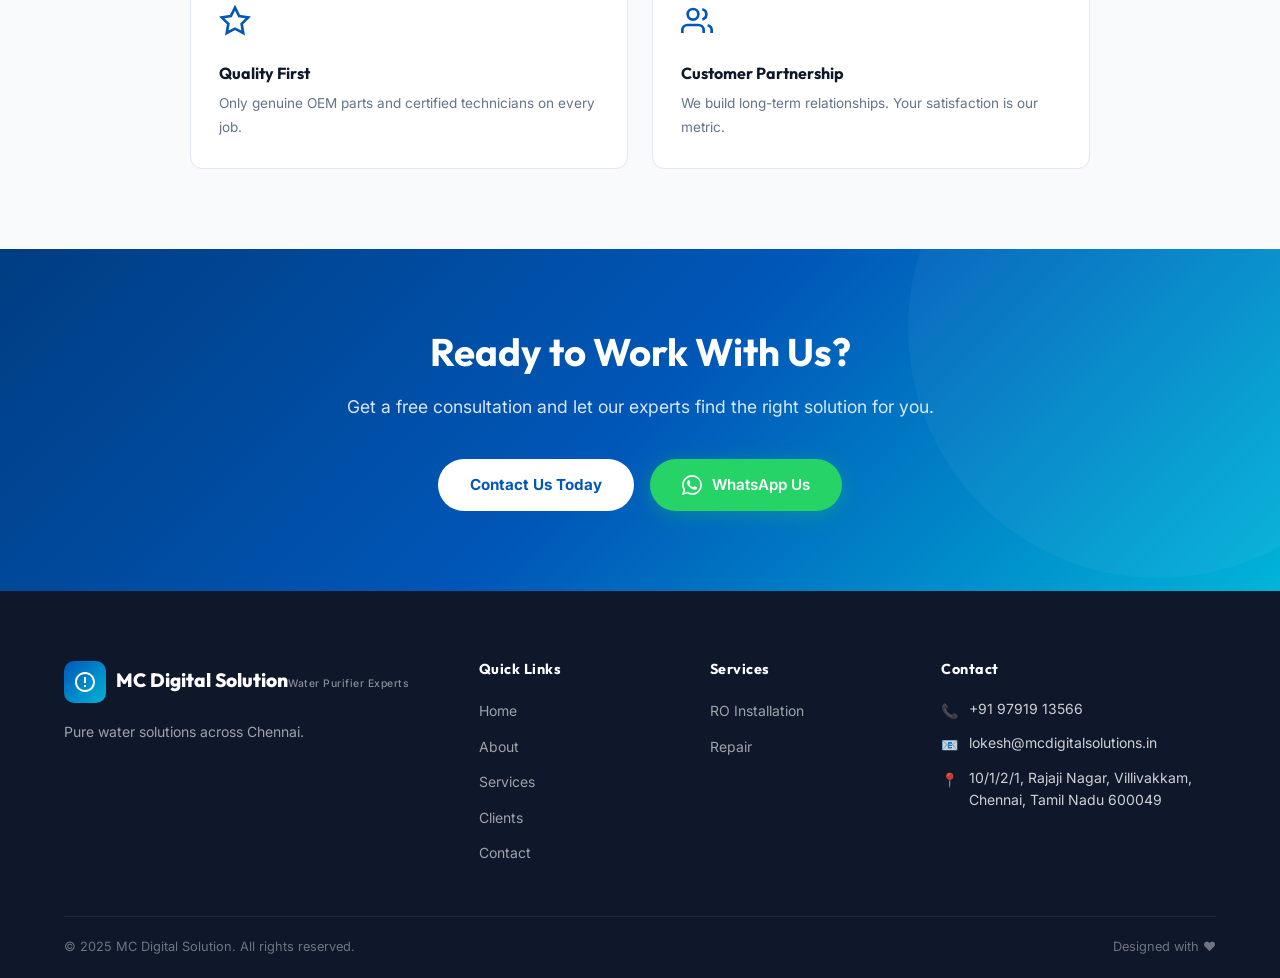
==== commit 2952125d: "Update Home, About, Services, and Clients pages based on feedback" ====
--- a/about.html
+++ b/about.html
@@ -1,101 +1,185 @@
 <!DOCTYPE html>
 <html lang="en">
+
 <head>
   <meta charset="UTF-8" />
   <meta name="viewport" content="width=device-width, initial-scale=1.0" />
   <title>About Us – MC Digital Solution</title>
-  <meta name="description" content="Learn about MC Digital Solution — our story, mission, values, and expert team behind Tamil Nadu's trusted water purifier service company." />
+  <meta name="description"
+    content="Learn about MC Digital Solution — our story, mission, values, and expert team behind Tamil Nadu's trusted water purifier service company." />
   <link rel="stylesheet" href="css/style.css" />
 </head>
+
 <body>
-<nav class="navbar" id="navbar">
-  <div class="container">
-    <a href="index.html" class="logo">
-      <div class="logo-icon"><svg viewBox="0 0 24 24"><path d="M12 2C6.5 2 2 6.5 2 12s4.5 10 10 10 10-4.5 10-10S17.5 2 12 2zm0 18c-4.4 0-8-3.6-8-8s3.6-8 8-8 8 3.6 8 8-3.6 8-8 8zm-1-13h2v6h-2zm0 8h2v2h-2z" fill="white"/></svg></div>
-      <div class="logo-text"><span class="brand">MC Digital Solution</span><span class="tagline">Water Purifier Experts</span></div>
-    </a>
-    <ul class="nav-links" id="navLinks">
-      <li><a href="index.html">Home</a></li>
-      <li><a href="about.html" class="active">About</a></li>
-      <li><a href="services.html">Services</a></li>
-      <li><a href="clients.html">Clients</a></li>
-      <li><a href="contact.html">Contact</a></li>
-      <li><a href="contact.html" class="nav-cta">Get a Quote</a></li>
-    </ul>
-    <div class="nav-toggle" onclick="toggleNav()"><span></span><span></span><span></span></div>
-  </div>
-</nav>
+  <nav class="navbar" id="navbar">
+    <div class="container">
+      <a href="index.html" class="logo">
+        <div class="logo-icon"><svg viewBox="0 0 24 24">
+            <path
+              d="M12 2C6.5 2 2 6.5 2 12s4.5 10 10 10 10-4.5 10-10S17.5 2 12 2zm0 18c-4.4 0-8-3.6-8-8s3.6-8 8-8 8 3.6 8 8-3.6 8-8 8zm-1-13h2v6h-2zm0 8h2v2h-2z"
+              fill="white" />
+          </svg></div>
+        <div class="logo-text"><span class="brand">MC Digital Solution</span><span class="tagline">Water Purifier
+            Experts</span></div>
+      </a>
+      <ul class="nav-links" id="navLinks">
+        <li><a href="index.html">Home</a></li>
+        <li><a href="about.html" class="active">About</a></li>
+        <li><a href="services.html">Services</a></li>
+        <li><a href="clients.html">Clients</a></li>
+        <li><a href="contact.html">Contact</a></li>
+        <li><a href="contact.html" class="nav-cta">Get a Quote</a></li>
+      </ul>
+      <div class="nav-toggle" onclick="toggleNav()"><span></span><span></span><span></span></div>
+    </div>
+  </nav>
 
-<section class="page-hero">
-  <div class="container">
-    <div class="breadcrumb"><a href="index.html">Home</a> / About Us</div>
-    <h1>About MC Digital Solution</h1>
-    <p>Dedicated to delivering safe, pure drinking water since 2019.</p>
-  </div>
-</section>
+  <section class="page-hero">
+    <div class="container">
+      <div class="breadcrumb"><a href="index.html">Home</a> / About Us</div>
+      <h1>About MC Digital Solution</h1>
+      <p>Dedicated to delivering safe, pure drinking water with trusted service.</p>
+    </div>
+  </section>
 
-<section class="section" style="background:white;">
-  <div class="container">
-    <div class="about-story">
-      <div class="animate">
-        <img src="images/about-team.png" alt="Our Expert Team" style="border-radius:20px;box-shadow:0 10px 40px rgba(0,87,184,0.15);" />
-      </div>
-      <div class="animate">
-        <div class="badge">Our Story</div>
-        <h2>From Passion to Purpose</h2>
-        <p style="margin-bottom:16px;">Founded in 2019, MC Digital Solution started with a simple goal: make clean, safe drinking water accessible to every home and business. What began as a two-person operation has grown into a trusted team of certified technicians serving hundreds of clients.</p>
-        <p style="margin-bottom:16px;">We noticed a gap — customers were getting poor after-sales service and counterfeit parts. We built our business on transparency, genuine parts, and genuine care.</p>
-        <p>Today, MC Digital Solution is recognised for rapid response, technical expertise, and honest pricing. We're not just a service company — we're your long-term water health partner.</p>
-        <div style="display:grid;grid-template-columns:repeat(3,1fr);gap:20px;margin-top:36px;">
-          <div style="text-align:center;padding:20px;background:var(--gray-50);border-radius:12px;"><div style="font-size:2rem;font-weight:800;color:var(--primary);font-family:'Outfit',sans-serif;">500+</div><div style="font-size:0.8rem;color:var(--gray-500);font-weight:500;">Happy Clients</div></div>
-          <div style="text-align:center;padding:20px;background:var(--gray-50);border-radius:12px;"><div style="font-size:2rem;font-weight:800;color:var(--primary);font-family:'Outfit',sans-serif;">5+</div><div style="font-size:0.8rem;color:var(--gray-500);font-weight:500;">Years Experience</div></div>
-          <div style="text-align:center;padding:20px;background:var(--gray-50);border-radius:12px;"><div style="font-size:2rem;font-weight:800;color:var(--primary);font-family:'Outfit',sans-serif;">10+</div><div style="font-size:0.8rem;color:var(--gray-500);font-weight:500;">Expert Technicians</div></div>
+  <section class="section" style="background:white;">
+    <div class="container">
+      <div class="about-story">
+        <div class="animate">
+          <img src="images/about-team.png" alt="Our Expert Team"
+            style="border-radius:20px;box-shadow:0 10px 40px rgba(0,87,184,0.15);" />
+        </div>
+        <div class="animate">
+          <div class="badge">Our Story</div>
+          <h2>From Passion to Purpose</h2>
+          <p style="margin-bottom:16px;">MC Digital Solution is built on a simple goal: to make clean, safe drinking water accessible and reliable for every home and business. We provide expert installation, maintenance, and repair services you can count on.</p>
+          <p style="margin-bottom:16px;">We noticed a gap in the market — customers were often receiving poor after-sales service and unreliable parts. We built our business to change that, focusing entirely on transparency, genuine parts, and genuine care for our clients.</p>
+          <p>Today, we are recognised across the region for our rapid response, technical expertise, and honest pricing. We're not just a service company — we're your reliable long-term water health partner.</p>
+          <div style="display:grid;grid-template-columns:repeat(3,1fr);gap:20px;margin-top:36px;">
+            <div style="text-align:center;padding:20px;background:var(--gray-50);border-radius:12px;">
+              <div style="font-size:2rem;font-weight:800;color:var(--primary);font-family:'Outfit',sans-serif;">2500+
+              </div>
+              <div style="font-size:0.8rem;color:var(--gray-500);font-weight:500;">Happy Clients</div>
+            </div>
+            <div style="text-align:center;padding:20px;background:var(--gray-50);border-radius:12px;">
+              <div style="font-size:2rem;font-weight:800;color:var(--primary);font-family:'Outfit',sans-serif;">5+</div>
+              <div style="font-size:0.8rem;color:var(--gray-500);font-weight:500;">Years Experience</div>
+            </div>
+            <div style="text-align:center;padding:20px;background:var(--gray-50);border-radius:12px;">
+              <div style="font-size:2rem;font-weight:800;color:var(--primary);font-family:'Outfit',sans-serif;">15+
+              </div>
+              <div style="font-size:0.8rem;color:var(--gray-500);font-weight:500;">Expert Technicians</div>
+            </div>
+          </div>
         </div>
       </div>
     </div>
-  </div>
-</section>
+  </section>
 
-<section class="section" style="background:var(--gray-50);">
-  <div class="container">
-    <div class="section-header animate">
-      <div class="badge">What Drives Us</div>
-      <h2>Our Core Values</h2>
-      <p>Every decision we make is guided by these principles.</p>
-    </div>
-    <div class="values-grid" style="max-width:900px;margin:0 auto;">
-      <div class="value-card animate"><div class="icon">🎯</div><h4>Reliability</h4><p>We show up when we say we will. No excuses, no delays.</p></div>
-      <div class="value-card animate"><div class="icon">🔍</div><h4>Transparency</h4><p>Upfront pricing, honest assessments. No hidden fees.</p></div>
-      <div class="value-card animate"><div class="icon">🏆</div><h4>Quality First</h4><p>Only genuine OEM parts and certified technicians on every job.</p></div>
-      <div class="value-card animate"><div class="icon">🤝</div><h4>Customer Partnership</h4><p>We build long-term relationships. Your satisfaction is our metric.</p></div>
-    </div>
-  </div>
-</section>
-
-<section class="cta-banner">
-  <div class="container">
-    <div class="cta-content">
-      <h2>Ready to Work With Us?</h2>
-      <p>Get a free consultation and let our experts find the right solution for you.</p>
-      <div class="cta-buttons">
-        <a href="contact.html" class="btn btn-white">Contact Us Today</a>
-        <a href="https://wa.me/919791913566" target="_blank" class="whatsapp-btn"><svg viewBox="0 0 24 24" width="20" height="20" fill="white"><path d="M17.472 14.382c-.297-.149-1.758-.867-2.03-.967-.273-.099-.471-.148-.67.15-.197.297-.767.966-.94 1.164-.173.199-.347.223-.644.075-.297-.15-1.255-.463-2.39-1.475-.883-.788-1.48-1.761-1.653-2.059-.173-.297-.018-.458.13-.606.134-.133.298-.347.446-.52.149-.174.198-.298.298-.497.099-.198.05-.371-.025-.52-.075-.149-.669-1.612-.916-2.207-.242-.579-.487-.5-.669-.51-.173-.008-.371-.01-.57-.01-.198 0-.52.074-.792.372-.272.297-1.04 1.016-1.04 2.479 0 1.462 1.065 2.875 1.213 3.074.149.198 2.096 3.2 5.077 4.487.709.306 1.262.489 1.694.625.712.227 1.36.195 1.871.118.571-.085 1.758-.719 2.006-1.413.248-.694.248-1.289.173-1.413-.074-.124-.272-.198-.57-.347m-5.421 7.403h-.004a9.87 9.87 0 01-5.031-1.378l-.361-.214-3.741.982.998-3.648-.235-.374a9.86 9.86 0 01-1.51-5.26c.001-5.45 4.436-9.884 9.888-9.884 2.64 0 5.122 1.03 6.988 2.898a9.825 9.825 0 012.893 6.994c-.003 5.45-4.437 9.884-9.885 9.884m8.413-18.297A11.815 11.815 0 0012.05 0C5.495 0 .16 5.335.157 11.892c0 2.096.547 4.142 1.588 5.945L.057 24l6.305-1.654a11.882 11.882 0 005.683 1.448h.005c6.554 0 11.89-5.335 11.893-11.893a11.821 11.821 0 00-3.48-8.413z"/></svg> WhatsApp Us</a>
+  <section class="section" style="background:var(--gray-50);">
+    <div class="container">
+      <div class="section-header animate">
+        <div class="badge">What Drives Us</div>
+        <h2>Our Core Values</h2>
+        <p>Every decision we make is guided by these principles.</p>
+      </div>
+      <div class="values-grid" style="max-width:900px;margin:0 auto;">
+        <div class="value-card animate">
+          <div class="icon" style="color:var(--primary); background:none;"><svg width="32" height="32" viewBox="0 0 24 24" fill="none" stroke="currentColor" stroke-width="2"><circle cx="12" cy="12" r="10"></circle><polyline points="12 6 12 12 16 14"></polyline></svg></div>
+          <h4>Reliability</h4>
+          <p>We show up when we say we will. No excuses, no delays.</p>
+        </div>
+        <div class="value-card animate">
+          <div class="icon" style="color:var(--primary); background:none;"><svg width="32" height="32" viewBox="0 0 24 24" fill="none" stroke="currentColor" stroke-width="2"><path d="M14 2H6a2 2 0 0 0-2 2v16a2 2 0 0 0 2 2h12a2 2 0 0 0 2-2V8z"></path><polyline points="14 2 14 8 20 8"></polyline><line x1="16" y1="13" x2="8" y2="13"></line><line x1="16" y1="17" x2="8" y2="17"></line><polyline points="10 9 9 9 8 9"></polyline></svg></div>
+          <h4>Transparency</h4>
+          <p>Upfront pricing, honest assessments. No hidden fees.</p>
+        </div>
+        <div class="value-card animate">
+          <div class="icon" style="color:var(--primary); background:none;"><svg width="32" height="32" viewBox="0 0 24 24" fill="none" stroke="currentColor" stroke-width="2"><polygon points="12 2 15.09 8.26 22 9.27 17 14.14 18.18 21.02 12 17.77 5.82 21.02 7 14.14 2 9.27 8.91 8.26 12 2"></polygon></svg></div>
+          <h4>Quality First</h4>
+          <p>Only genuine OEM parts and certified technicians on every job.</p>
+        </div>
+        <div class="value-card animate">
+          <div class="icon" style="color:var(--primary); background:none;"><svg width="32" height="32" viewBox="0 0 24 24" fill="none" stroke="currentColor" stroke-width="2"><path d="M17 21v-2a4 4 0 0 0-4-4H5a4 4 0 0 0-4 4v2"></path><circle cx="9" cy="7" r="4"></circle><path d="M23 21v-2a4 4 0 0 0-3-3.87"></path><path d="M16 3.13a4 4 0 0 1 0 7.75"></path></svg></div>
+          <h4>Customer Partnership</h4>
+          <p>We build long-term relationships. Your satisfaction is our metric.</p>
+        </div>
       </div>
     </div>
-  </div>
-</section>
+  </section>
 
-<footer>
-  <div class="footer-main"><div class="container"><div class="footer-grid">
-    <div class="footer-brand"><a href="index.html" class="logo"><div class="logo-icon"><svg viewBox="0 0 24 24"><path d="M12 2C6.5 2 2 6.5 2 12s4.5 10 10 10 10-4.5 10-10S17.5 2 12 2zm0 18c-4.4 0-8-3.6-8-8s3.6-8 8-8 8 3.6 8 8-3.6 8-8 8zm-1-13h2v6h-2zm0 8h2v2h-2z" fill="white"/></svg></div><div class="logo-text"><span class="brand">MC Digital Solution</span><span class="tagline">Water Purifier Experts</span></div></a><p>Pure water solutions across Tamil Nadu.</p></div>
-    <div class="footer-col"><h4>Quick Links</h4><ul><li><a href="index.html">Home</a></li><li><a href="about.html">About</a></li><li><a href="services.html">Services</a></li><li><a href="clients.html">Clients</a></li><li><a href="contact.html">Contact</a></li></ul></div>
-    <div class="footer-col"><h4>Services</h4><ul><li><a href="services.html">RO Installation</a></li><li><a href="services.html">Repair</a></li></ul></div>
-    <div class="footer-col"><h4>Contact</h4><ul class="footer-contact"><li><span>📞</span><span>+91 97919 13566</span></li><li><span>📧</span><span>lokesh@mcdigitalsolutions.in</span></li><li><span>📍</span><span>10/1/2/1, Rajaji Nagar, Villivakkam, Chennai, Tamil Nadu 600049</span></li></ul></div>
-  </div></div></div>
-  <div class="container"><div class="footer-bottom"><span>© 2025 MC Digital Solution. All rights reserved.</span><span>Designed with ❤️</span></div></div>
-</footer>
+  <section class="cta-banner">
+    <div class="container">
+      <div class="cta-content">
+        <h2>Ready to Work With Us?</h2>
+        <p>Get a free consultation and let our experts find the right solution for you.</p>
+        <div class="cta-buttons">
+          <a href="contact.html" class="btn btn-white">Contact Us Today</a>
+          <a href="https://wa.me/919791913566" target="_blank" class="whatsapp-btn"><svg viewBox="0 0 24 24" width="20"
+              height="20" fill="white">
+              <path
+                d="M17.472 14.382c-.297-.149-1.758-.867-2.03-.967-.273-.099-.471-.148-.67.15-.197.297-.767.966-.94 1.164-.173.199-.347.223-.644.075-.297-.15-1.255-.463-2.39-1.475-.883-.788-1.48-1.761-1.653-2.059-.173-.297-.018-.458.13-.606.134-.133.298-.347.446-.52.149-.174.198-.298.298-.497.099-.198.05-.371-.025-.52-.075-.149-.669-1.612-.916-2.207-.242-.579-.487-.5-.669-.51-.173-.008-.371-.01-.57-.01-.198 0-.52.074-.792.372-.272.297-1.04 1.016-1.04 2.479 0 1.462 1.065 2.875 1.213 3.074.149.198 2.096 3.2 5.077 4.487.709.306 1.262.489 1.694.625.712.227 1.36.195 1.871.118.571-.085 1.758-.719 2.006-1.413.248-.694.248-1.289.173-1.413-.074-.124-.272-.198-.57-.347m-5.421 7.403h-.004a9.87 9.87 0 01-5.031-1.378l-.361-.214-3.741.982.998-3.648-.235-.374a9.86 9.86 0 01-1.51-5.26c.001-5.45 4.436-9.884 9.888-9.884 2.64 0 5.122 1.03 6.988 2.898a9.825 9.825 0 012.893 6.994c-.003 5.45-4.437 9.884-9.885 9.884m8.413-18.297A11.815 11.815 0 0012.05 0C5.495 0 .16 5.335.157 11.892c0 2.096.547 4.142 1.588 5.945L.057 24l6.305-1.654a11.882 11.882 0 005.683 1.448h.005c6.554 0 11.89-5.335 11.893-11.893a11.821 11.821 0 00-3.48-8.413z" />
+            </svg> WhatsApp Us</a>
+        </div>
+      </div>
+    </div>
+  </section>
 
-<div class="whatsapp-float"><a href="https://wa.me/919791913566" target="_blank"><svg viewBox="0 0 24 24"><path d="M17.472 14.382c-.297-.149-1.758-.867-2.03-.967-.273-.099-.471-.148-.67.15-.197.297-.767.966-.94 1.164-.173.199-.347.223-.644.075-.297-.15-1.255-.463-2.39-1.475-.883-.788-1.48-1.761-1.653-2.059-.173-.297-.018-.458.13-.606.134-.133.298-.347.446-.52.149-.174.198-.298.298-.497.099-.198.05-.371-.025-.52-.075-.149-.669-1.612-.916-2.207-.242-.579-.487-.5-.669-.51-.173-.008-.371-.01-.57-.01-.198 0-.52.074-.792.372-.272.297-1.04 1.016-1.04 2.479 0 1.462 1.065 2.875 1.213 3.074.149.198 2.096 3.2 5.077 4.487.709.306 1.262.489 1.694.625.712.227 1.36.195 1.871.118.571-.085 1.758-.719 2.006-1.413.248-.694.248-1.289.173-1.413-.074-.124-.272-.198-.57-.347m-5.421 7.403h-.004a9.87 9.87 0 01-5.031-1.378l-.361-.214-3.741.982.998-3.648-.235-.374a9.86 9.86 0 01-1.51-5.26c.001-5.45 4.436-9.884 9.888-9.884 2.64 0 5.122 1.03 6.988 2.898a9.825 9.825 0 012.893 6.994c-.003 5.45-4.437 9.884-9.885 9.884m8.413-18.297A11.815 11.815 0 0012.05 0C5.495 0 .16 5.335.157 11.892c0 2.096.547 4.142 1.588 5.945L.057 24l6.305-1.654a11.882 11.882 0 005.683 1.448h.005c6.554 0 11.89-5.335 11.893-11.893a11.821 11.821 0 00-3.48-8.413z" fill="white"/></svg> WhatsApp Us</a></div>
-<script src="js/main.js"></script>
+  <footer>
+    <div class="footer-main">
+      <div class="container">
+        <div class="footer-grid">
+          <div class="footer-brand"><a href="index.html" class="logo">
+              <div class="logo-icon"><svg viewBox="0 0 24 24">
+                  <path
+                    d="M12 2C6.5 2 2 6.5 2 12s4.5 10 10 10 10-4.5 10-10S17.5 2 12 2zm0 18c-4.4 0-8-3.6-8-8s3.6-8 8-8 8 3.6 8 8-3.6 8-8 8zm-1-13h2v6h-2zm0 8h2v2h-2z"
+                    fill="white" />
+                </svg></div>
+              <div class="logo-text"><span class="brand">MC Digital Solution</span><span class="tagline">Water Purifier
+                  Experts</span></div>
+            </a>
+            <p>Pure water solutions across Chennai.</p>
+          </div>
+          <div class="footer-col">
+            <h4>Quick Links</h4>
+            <ul>
+              <li><a href="index.html">Home</a></li>
+              <li><a href="about.html">About</a></li>
+              <li><a href="services.html">Services</a></li>
+              <li><a href="clients.html">Clients</a></li>
+              <li><a href="contact.html">Contact</a></li>
+            </ul>
+          </div>
+          <div class="footer-col">
+            <h4>Services</h4>
+            <ul>
+              <li><a href="services.html">RO Installation</a></li>
+              <li><a href="services.html">Repair</a></li>
+            </ul>
+          </div>
+          <div class="footer-col">
+            <h4>Contact</h4>
+            <ul class="footer-contact">
+              <li><span>📞</span><span>+91 97919 13566</span></li>
+              <li><span>📧</span><span>lokesh@mcdigitalsolutions.in</span></li>
+              <li><span>📍</span><span>10/1/2/1, Rajaji Nagar, Villivakkam, Chennai, Tamil Nadu 600049</span></li>
+            </ul>
+          </div>
+        </div>
+      </div>
+    </div>
+    <div class="container">
+      <div class="footer-bottom"><span>© 2025 MC Digital Solution. All rights reserved.</span><span>Designed with
+          ❤️</span></div>
+    </div>
+  </footer>
+
+  <div class="whatsapp-float"><a href="https://wa.me/919791913566" target="_blank"><svg viewBox="0 0 24 24">
+        <path
+          d="M17.472 14.382c-.297-.149-1.758-.867-2.03-.967-.273-.099-.471-.148-.67.15-.197.297-.767.966-.94 1.164-.173.199-.347.223-.644.075-.297-.15-1.255-.463-2.39-1.475-.883-.788-1.48-1.761-1.653-2.059-.173-.297-.018-.458.13-.606.134-.133.298-.347.446-.52.149-.174.198-.298.298-.497.099-.198.05-.371-.025-.52-.075-.149-.669-1.612-.916-2.207-.242-.579-.487-.5-.669-.51-.173-.008-.371-.01-.57-.01-.198 0-.52.074-.792.372-.272.297-1.04 1.016-1.04 2.479 0 1.462 1.065 2.875 1.213 3.074.149.198 2.096 3.2 5.077 4.487.709.306 1.262.489 1.694.625.712.227 1.36.195 1.871.118.571-.085 1.758-.719 2.006-1.413.248-.694.248-1.289.173-1.413-.074-.124-.272-.198-.57-.347m-5.421 7.403h-.004a9.87 9.87 0 01-5.031-1.378l-.361-.214-3.741.982.998-3.648-.235-.374a9.86 9.86 0 01-1.51-5.26c.001-5.45 4.436-9.884 9.888-9.884 2.64 0 5.122 1.03 6.988 2.898a9.825 9.825 0 012.893 6.994c-.003 5.45-4.437 9.884-9.885 9.884m8.413-18.297A11.815 11.815 0 0012.05 0C5.495 0 .16 5.335.157 11.892c0 2.096.547 4.142 1.588 5.945L.057 24l6.305-1.654a11.882 11.882 0 005.683 1.448h.005c6.554 0 11.89-5.335 11.893-11.893a11.821 11.821 0 00-3.48-8.413z"
+          fill="white" />
+      </svg> WhatsApp Us</a></div>
+  <script src="js/main.js"></script>
 </body>
-</html>
+
+</html>
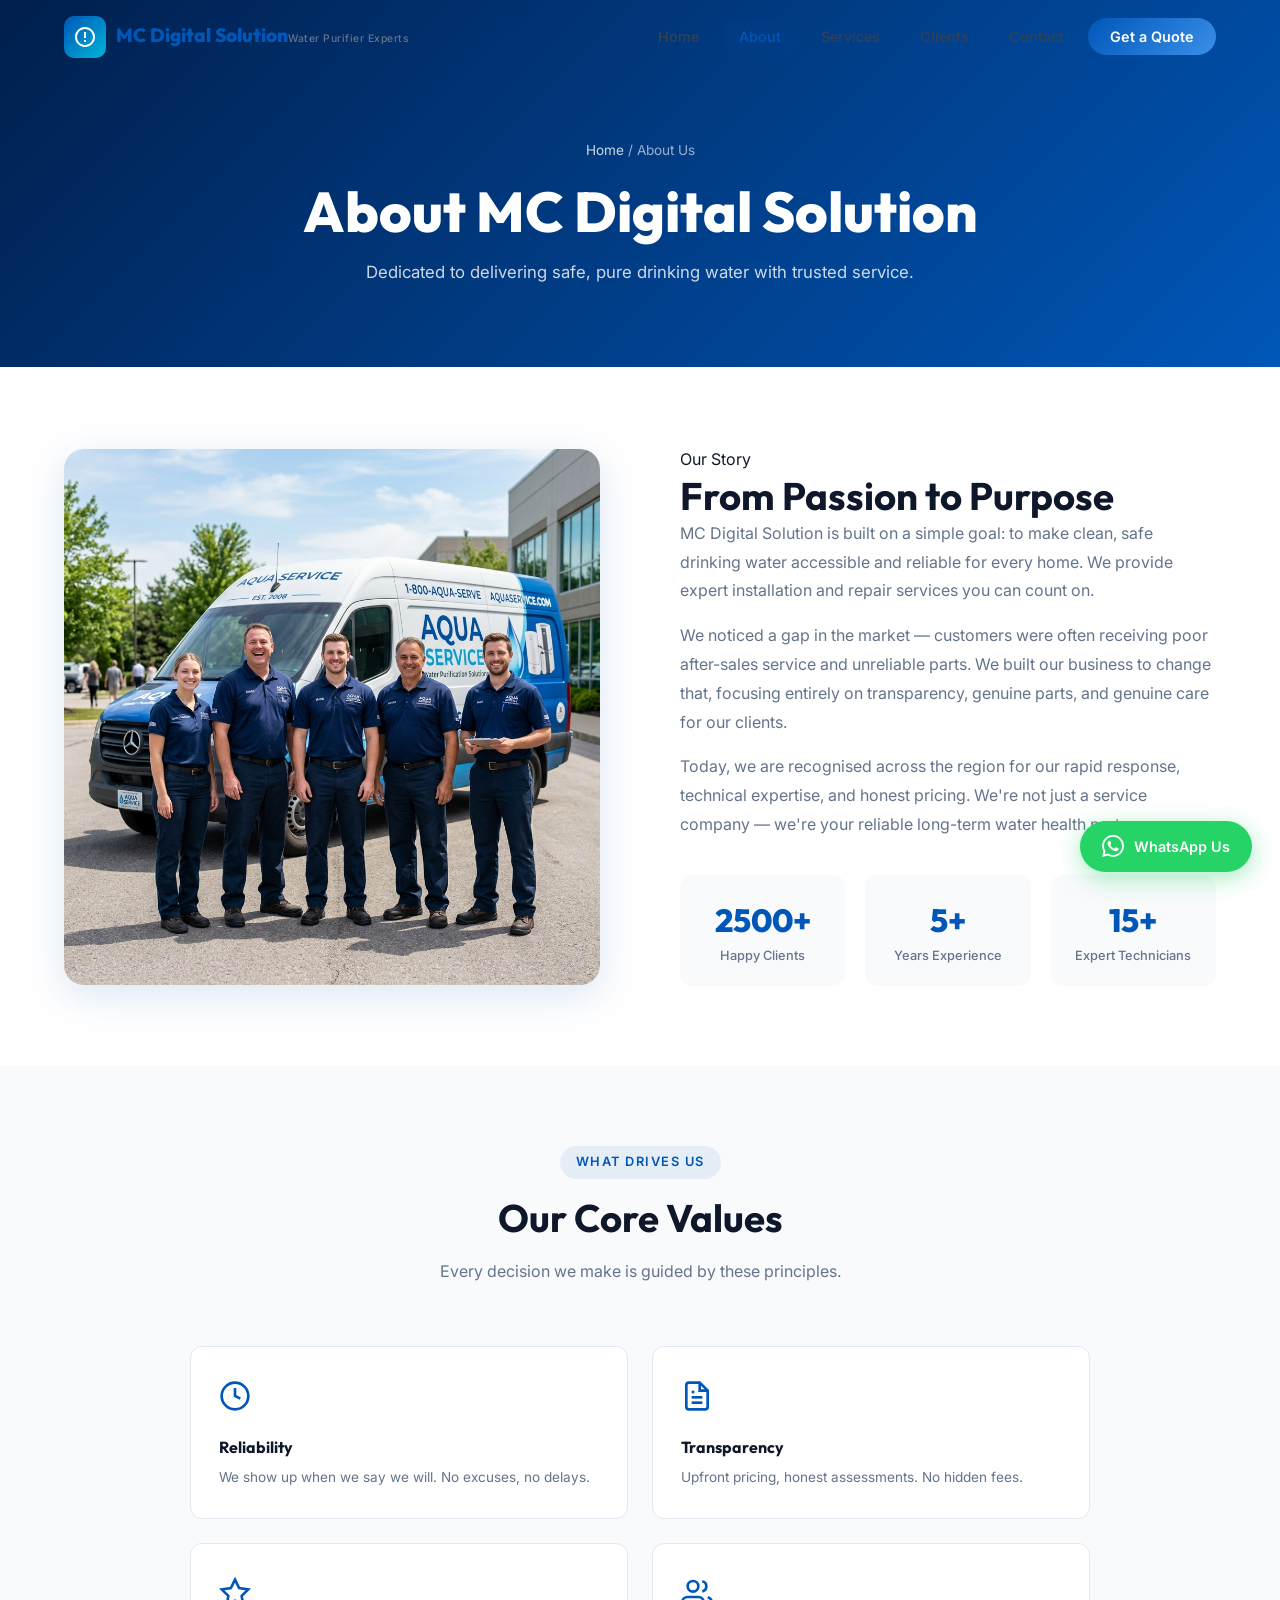
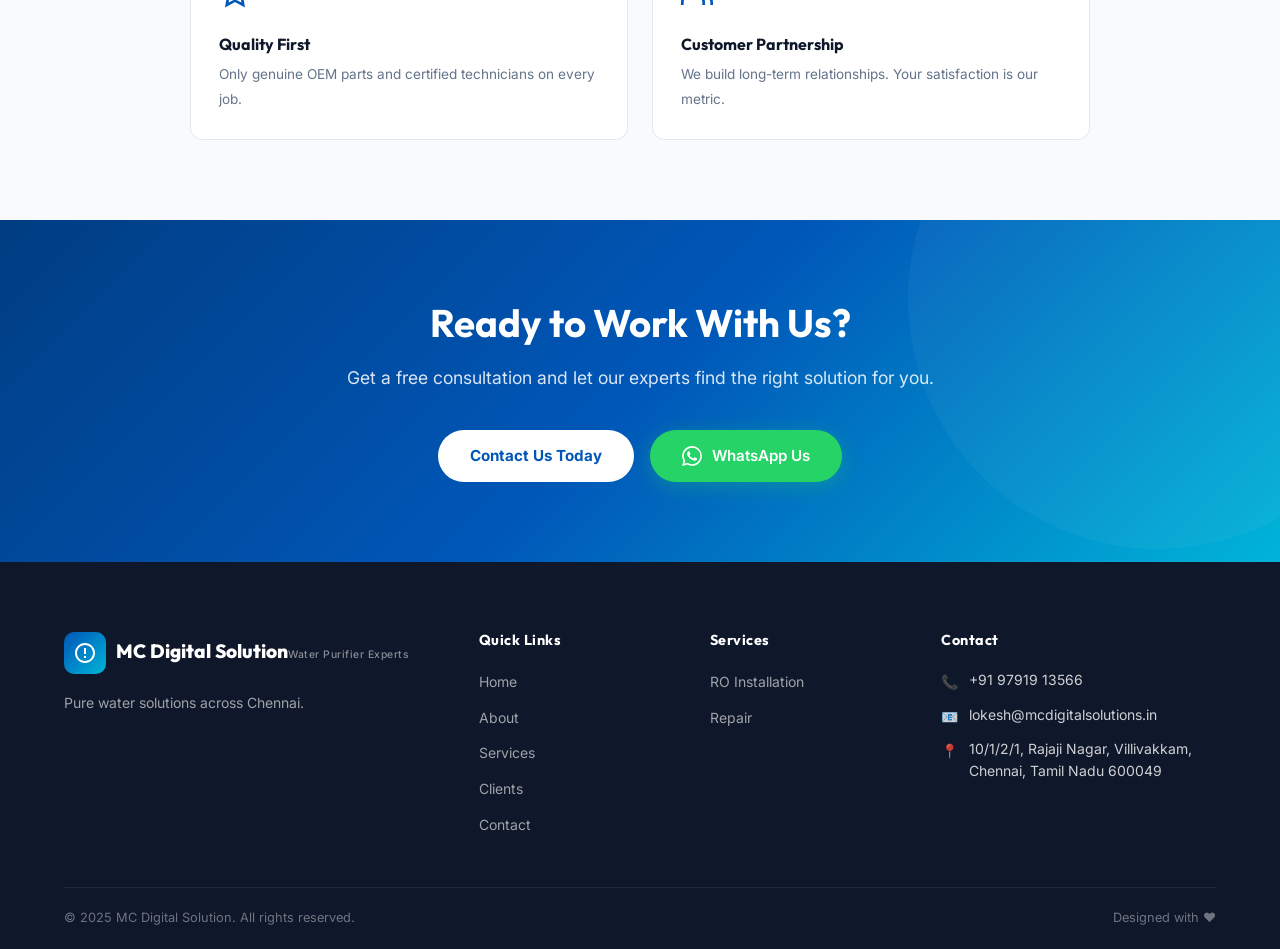
==== commit 9c8365de: "Update content: focus on Chennai, remove AMC and commercial services" ====
--- a/about.html
+++ b/about.html
@@ -6,7 +6,7 @@
   <meta name="viewport" content="width=device-width, initial-scale=1.0" />
   <title>About Us – MC Digital Solution</title>
   <meta name="description"
-    content="Learn about MC Digital Solution — our story, mission, values, and expert team behind Tamil Nadu's trusted water purifier service company." />
+    content="Learn about MC Digital Solution — our story, mission, values, and expert team behind Chennai's trusted water purifier service company." />
   <link rel="stylesheet" href="css/style.css" />
 </head>
 
@@ -52,7 +52,7 @@
         <div class="animate">
           <div class="badge">Our Story</div>
           <h2>From Passion to Purpose</h2>
-          <p style="margin-bottom:16px;">MC Digital Solution is built on a simple goal: to make clean, safe drinking water accessible and reliable for every home and business. We provide expert installation, maintenance, and repair services you can count on.</p>
+          <p style="margin-bottom:16px;">MC Digital Solution is built on a simple goal: to make clean, safe drinking water accessible and reliable for every home. We provide expert installation and repair services you can count on.</p>
           <p style="margin-bottom:16px;">We noticed a gap in the market — customers were often receiving poor after-sales service and unreliable parts. We built our business to change that, focusing entirely on transparency, genuine parts, and genuine care for our clients.</p>
           <p>Today, we are recognised across the region for our rapid response, technical expertise, and honest pricing. We're not just a service company — we're your reliable long-term water health partner.</p>
           <div style="display:grid;grid-template-columns:repeat(3,1fr);gap:20px;margin-top:36px;">
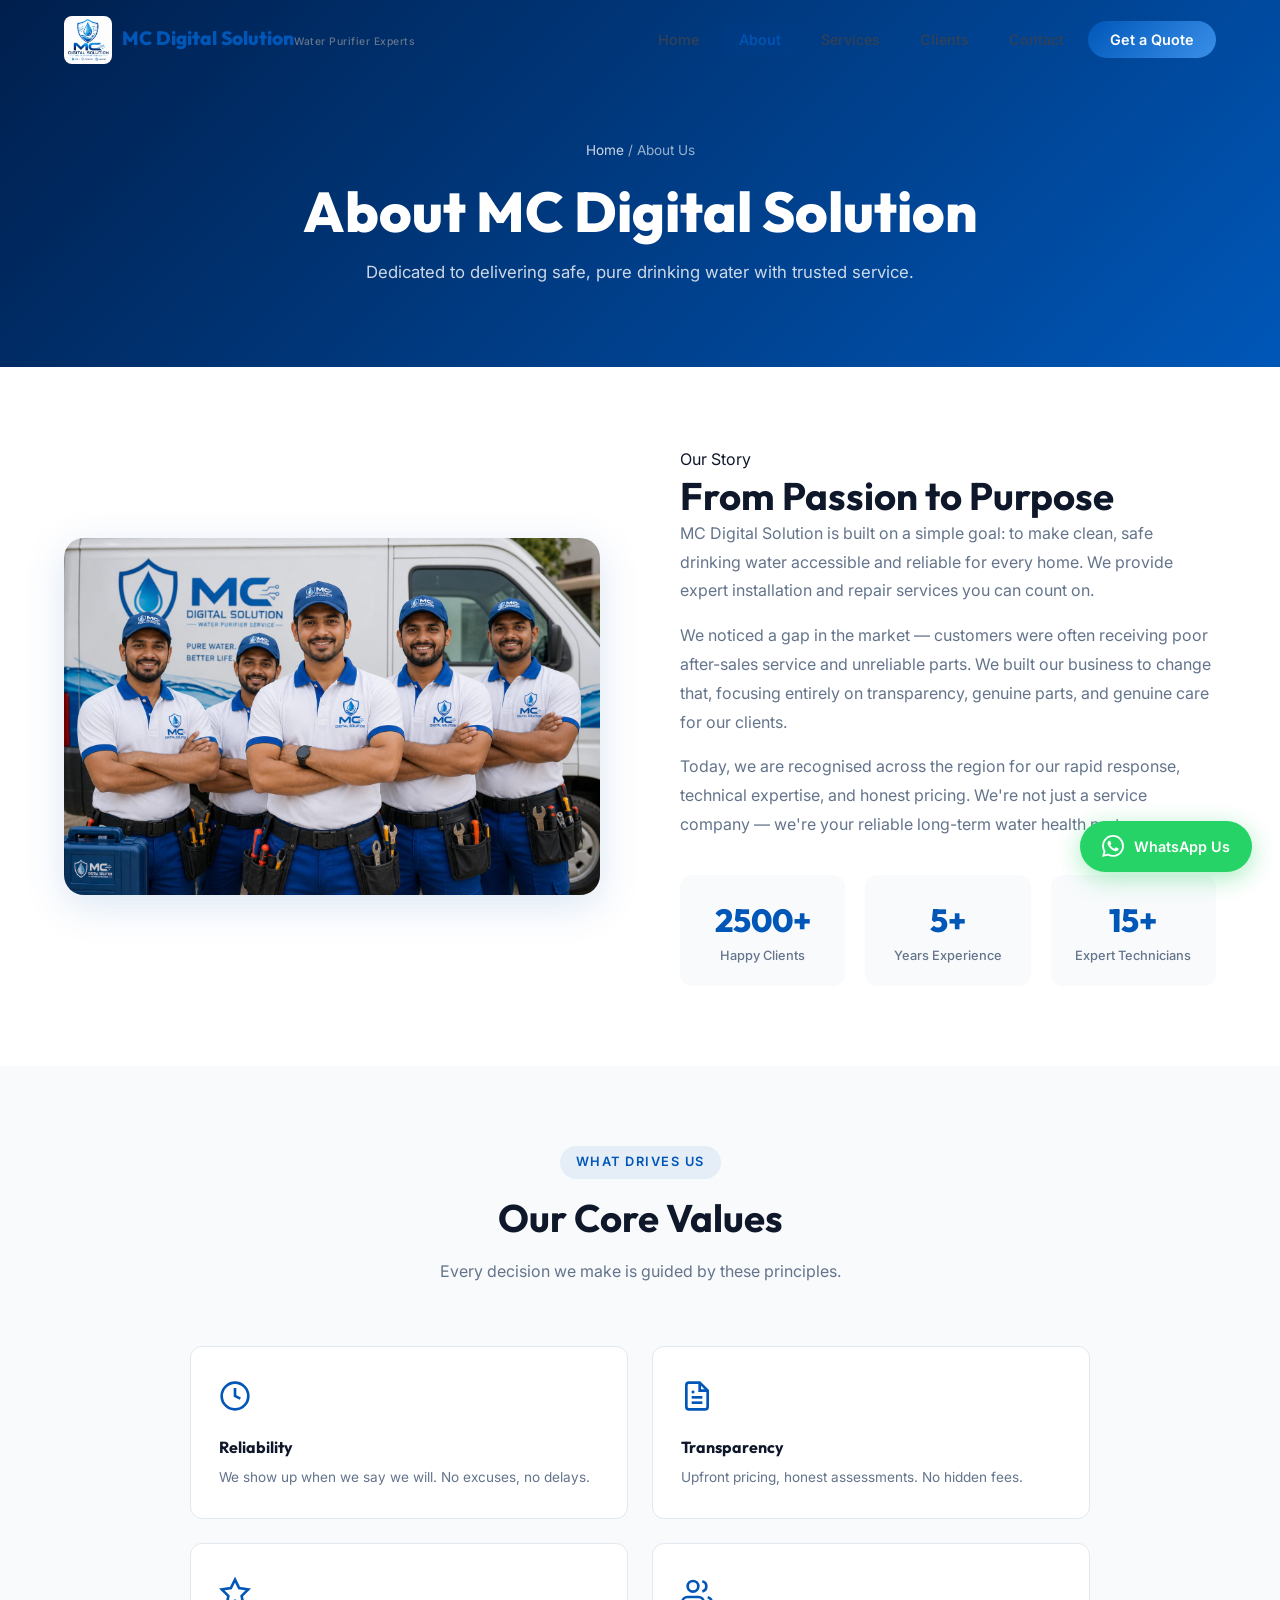
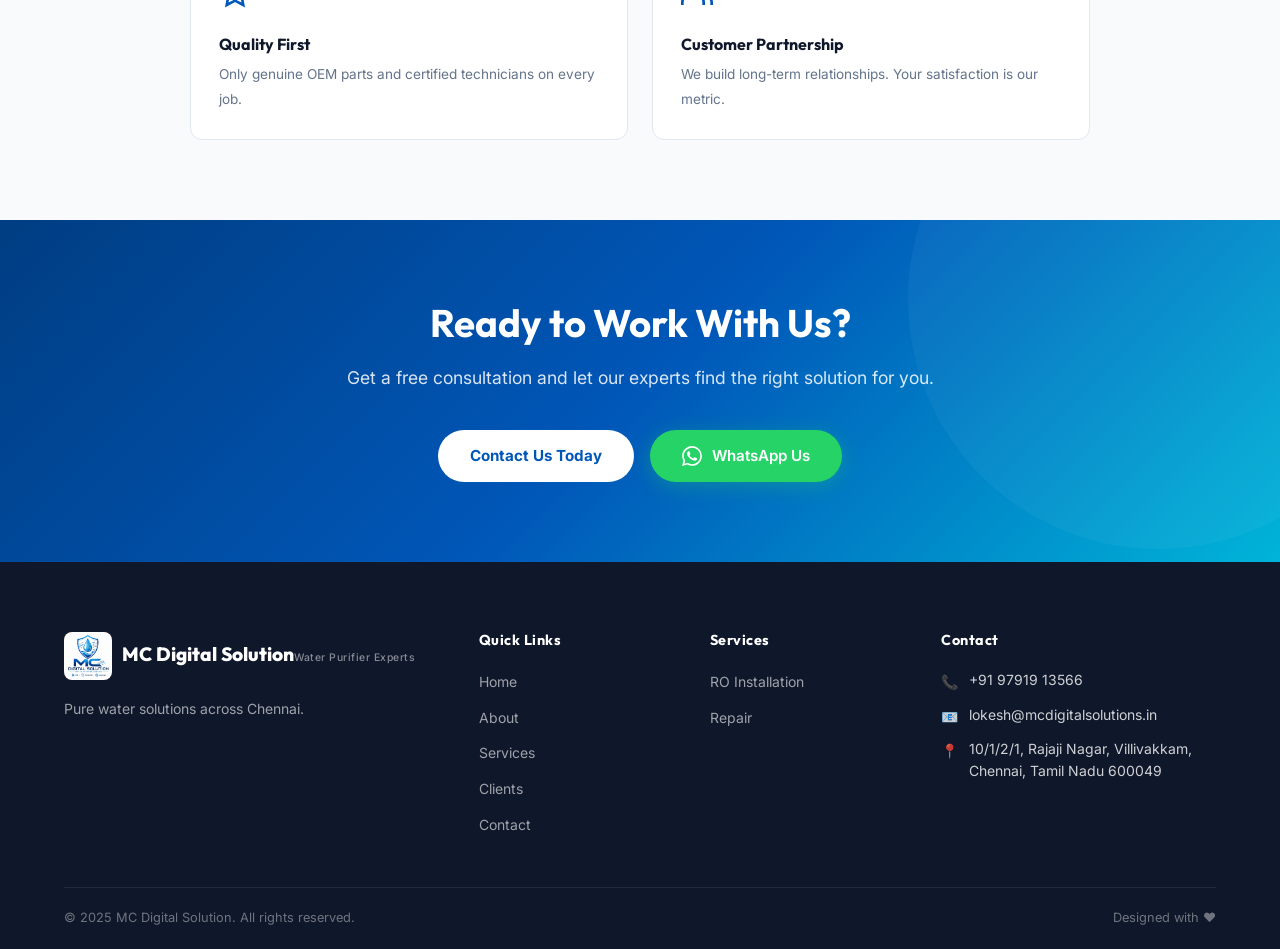
==== commit 012f43fe: "Update logo, images, and replace old pngs with jpegs" ====
--- a/about.html
+++ b/about.html
@@ -14,11 +14,7 @@
   <nav class="navbar" id="navbar">
     <div class="container">
       <a href="index.html" class="logo">
-        <div class="logo-icon"><svg viewBox="0 0 24 24">
-            <path
-              d="M12 2C6.5 2 2 6.5 2 12s4.5 10 10 10 10-4.5 10-10S17.5 2 12 2zm0 18c-4.4 0-8-3.6-8-8s3.6-8 8-8 8 3.6 8 8-3.6 8-8 8zm-1-13h2v6h-2zm0 8h2v2h-2z"
-              fill="white" />
-          </svg></div>
+        <div class="logo-icon"><img src="images/logo.jpeg" alt="Logo" /></div>
         <div class="logo-text"><span class="brand">MC Digital Solution</span><span class="tagline">Water Purifier
             Experts</span></div>
       </a>
@@ -46,7 +42,7 @@
     <div class="container">
       <div class="about-story">
         <div class="animate">
-          <img src="images/about-team.png" alt="Our Expert Team"
+          <img src="images/about-team.jpeg" alt="Our Expert Team"
             style="border-radius:20px;box-shadow:0 10px 40px rgba(0,87,184,0.15);" />
         </div>
         <div class="animate">
@@ -130,11 +126,7 @@
       <div class="container">
         <div class="footer-grid">
           <div class="footer-brand"><a href="index.html" class="logo">
-              <div class="logo-icon"><svg viewBox="0 0 24 24">
-                  <path
-                    d="M12 2C6.5 2 2 6.5 2 12s4.5 10 10 10 10-4.5 10-10S17.5 2 12 2zm0 18c-4.4 0-8-3.6-8-8s3.6-8 8-8 8 3.6 8 8-3.6 8-8 8zm-1-13h2v6h-2zm0 8h2v2h-2z"
-                    fill="white" />
-                </svg></div>
+              <div class="logo-icon"><img src="images/logo.jpeg" alt="Logo" /></div>
               <div class="logo-text"><span class="brand">MC Digital Solution</span><span class="tagline">Water Purifier
                   Experts</span></div>
             </a>
--- a/css/style.css
+++ b/css/style.css
@@ -210,19 +210,19 @@
 }
 
 .logo-icon {
-  width: 42px;
-  height: 42px;
-  background: linear-gradient(135deg, var(--primary), var(--accent));
-  border-radius: 10px;
+  width: 48px;
+  height: 48px;
   display: flex;
   align-items: center;
   justify-content: center;
-}
-
-.logo-icon svg {
-  width: 24px;
-  height: 24px;
-  fill: white;
+  overflow: hidden;
+  border-radius: 8px;
+}
+
+.logo-icon img {
+  width: 100%;
+  height: 100%;
+  object-fit: cover;
 }
 
 .logo-text .brand {
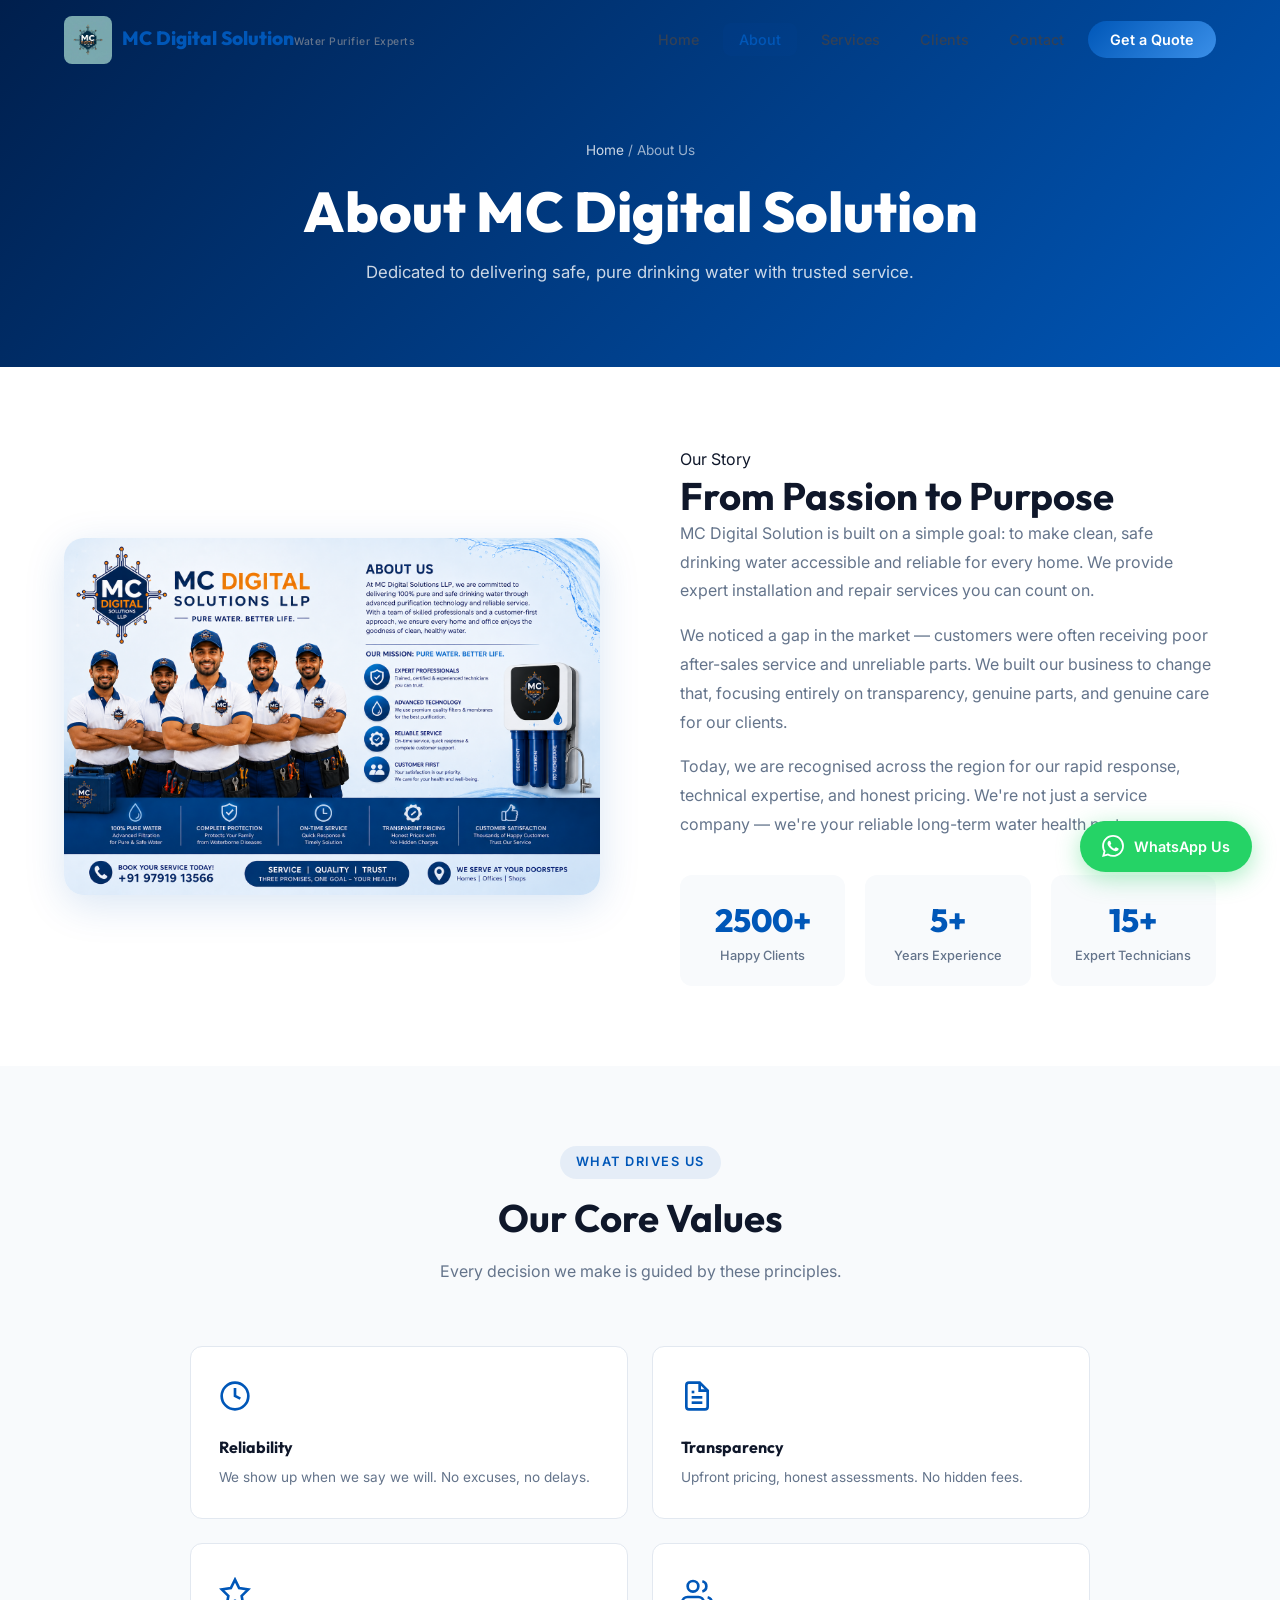
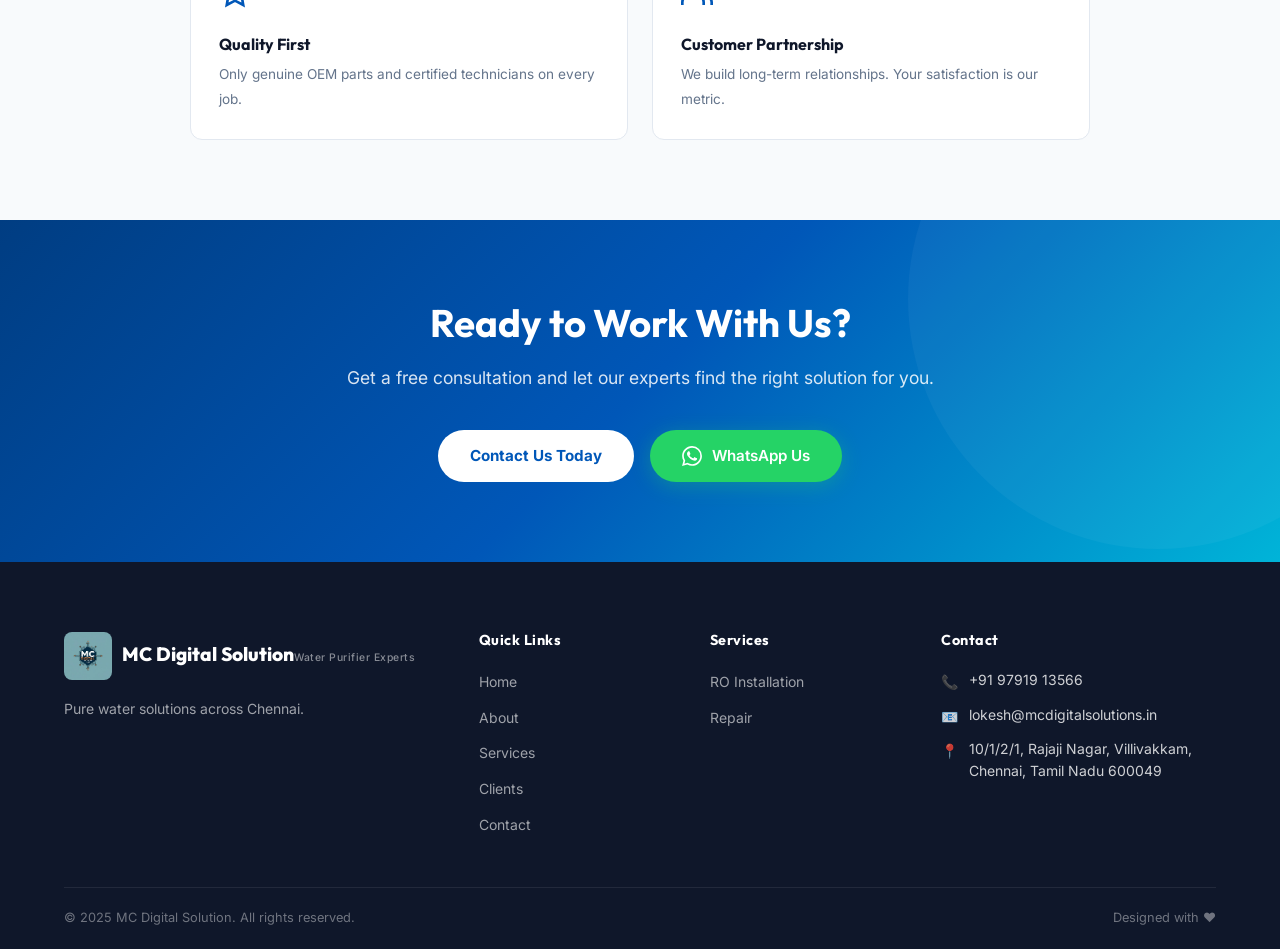
==== commit 5c9e3e0e: "Update images and logo, remove placeholder divs for services" ====
--- a/about.html
+++ b/about.html
@@ -14,7 +14,7 @@
   <nav class="navbar" id="navbar">
     <div class="container">
       <a href="index.html" class="logo">
-        <div class="logo-icon"><img src="images/logo.jpeg" alt="Logo" /></div>
+        <div class="logo-icon"><img src="images/mcdigitalsolutions LOGO.jpeg" alt="Logo" /></div>
         <div class="logo-text"><span class="brand">MC Digital Solution</span><span class="tagline">Water Purifier
             Experts</span></div>
       </a>
@@ -42,7 +42,7 @@
     <div class="container">
       <div class="about-story">
         <div class="animate">
-          <img src="images/about-team.jpeg" alt="Our Expert Team"
+          <img src="images/about page.png" alt="Our Expert Team"
             style="border-radius:20px;box-shadow:0 10px 40px rgba(0,87,184,0.15);" />
         </div>
         <div class="animate">
@@ -126,7 +126,7 @@
       <div class="container">
         <div class="footer-grid">
           <div class="footer-brand"><a href="index.html" class="logo">
-              <div class="logo-icon"><img src="images/logo.jpeg" alt="Logo" /></div>
+              <div class="logo-icon"><img src="images/mcdigitalsolutions LOGO.jpeg" alt="Logo" /></div>
               <div class="logo-text"><span class="brand">MC Digital Solution</span><span class="tagline">Water Purifier
                   Experts</span></div>
             </a>
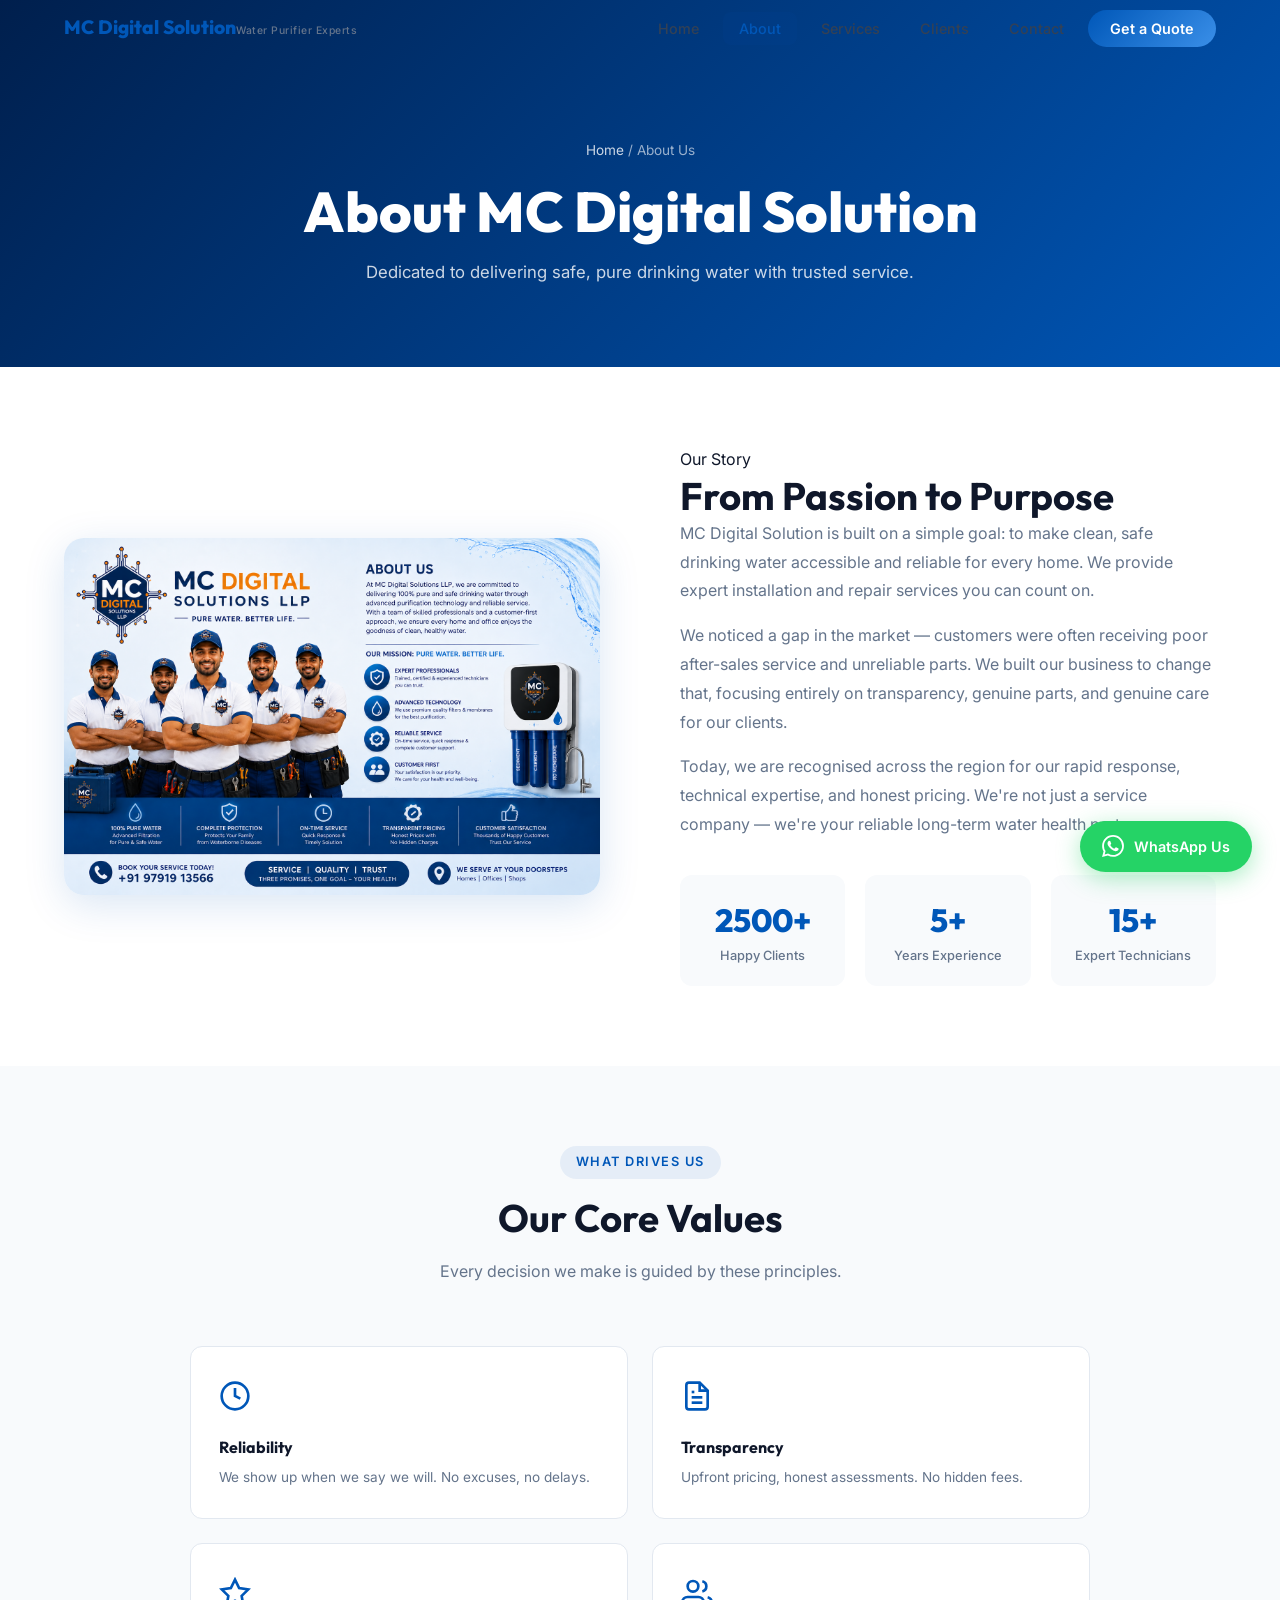
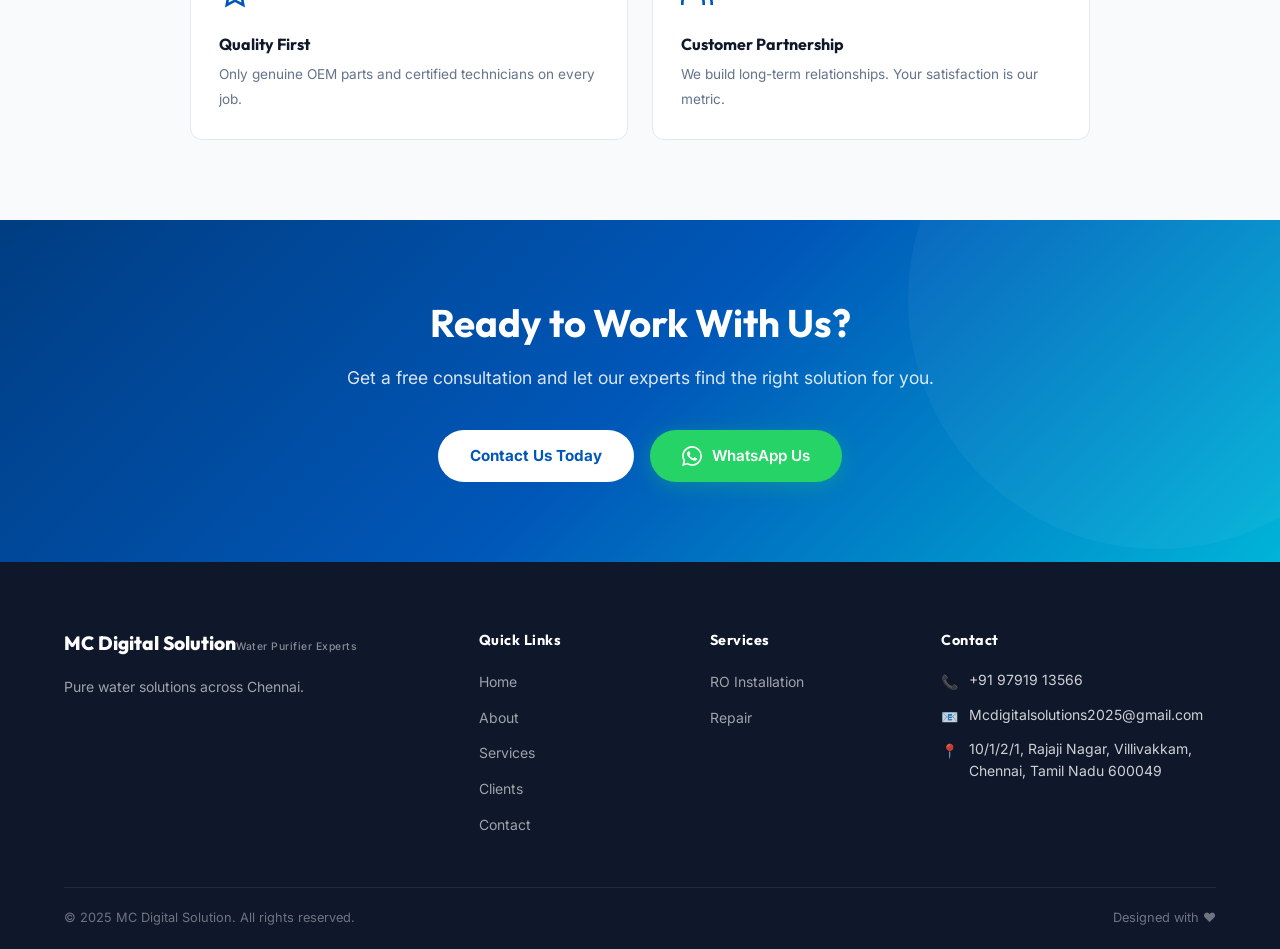
==== commit c9c88fb6: "Update logo, email, SEO, and mobile optimization" ====
--- a/about.html
+++ b/about.html
@@ -4,9 +4,9 @@
 <head>
   <meta charset="UTF-8" />
   <meta name="viewport" content="width=device-width, initial-scale=1.0" />
-  <title>About Us – MC Digital Solution</title>
-  <meta name="description"
-    content="Learn about MC Digital Solution — our story, mission, values, and expert team behind Chennai's trusted water purifier service company." />
+  <title>About MC Digital Solution | Trusted Water Purifier Experts in Chennai</title>
+  <meta name="description" content="Learn about MC Digital Solution, the leading provider of RO water purifier services in Chennai. Over 5 years of experience in RO repair, installation, and maintenance." />
+  <meta name="keywords" content="about water purifier service, RO experts Chennai, MC Digital Solution, water purifier company Chennai" />
   <link rel="stylesheet" href="css/style.css" />
 </head>
 
@@ -14,7 +14,7 @@
   <nav class="navbar" id="navbar">
     <div class="container">
       <a href="index.html" class="logo">
-        <div class="logo-icon"><img src="images/mcdigitalsolutions LOGO.jpeg" alt="Logo" /></div>
+
         <div class="logo-text"><span class="brand">MC Digital Solution</span><span class="tagline">Water Purifier
             Experts</span></div>
       </a>
@@ -126,7 +126,7 @@
       <div class="container">
         <div class="footer-grid">
           <div class="footer-brand"><a href="index.html" class="logo">
-              <div class="logo-icon"><img src="images/mcdigitalsolutions LOGO.jpeg" alt="Logo" /></div>
+
               <div class="logo-text"><span class="brand">MC Digital Solution</span><span class="tagline">Water Purifier
                   Experts</span></div>
             </a>
@@ -153,7 +153,7 @@
             <h4>Contact</h4>
             <ul class="footer-contact">
               <li><span>📞</span><span>+91 97919 13566</span></li>
-              <li><span>📧</span><span>lokesh@mcdigitalsolutions.in</span></li>
+              <li><span>📧</span><span>Mcdigitalsolutions2025@gmail.com</span></li>
               <li><span>📍</span><span>10/1/2/1, Rajaji Nagar, Villivakkam, Chennai, Tamil Nadu 600049</span></li>
             </ul>
           </div>
--- a/css/style.css
+++ b/css/style.css
@@ -39,6 +39,7 @@
 html {
   scroll-behavior: smooth;
   font-size: 16px;
+  overflow-x: hidden;
 }
 
 body {
@@ -47,6 +48,7 @@
   background: var(--white);
   line-height: 1.6;
   overflow-x: hidden;
+  width: 100%;
 }
 
 img {
@@ -1147,6 +1149,18 @@
   .form-row {
     grid-template-columns: 1fr;
   }
+  
+  /* Fix for "right side" optimization - ensuring containers don't overflow */
+  .container {
+    padding: 0 20px;
+    width: 100%;
+    max-width: 100vw;
+    box-sizing: border-box;
+  }
+  
+  .section {
+    overflow: hidden;
+  }
 }
 
 @media (max-width: 768px) {
@@ -1158,13 +1172,36 @@
     right: 0;
     background: white;
     flex-direction: column;
-    padding: 20px;
-    box-shadow: var(--shadow-md);
-    border-top: 1px solid var(--gray-200);
+    padding: 30px 20px;
+    box-shadow: 0 10px 30px rgba(0, 0, 0, 0.1);
+    border-top: 1px solid var(--gray-100);
+    z-index: 1001;
+    gap: 15px;
+    text-align: center;
   }
 
   .nav-links.open {
     display: flex;
+    animation: slideDown 0.4s ease forwards;
+  }
+
+  .nav-links a {
+    font-size: 1.1rem;
+    padding: 12px;
+    width: 100%;
+  }
+
+  .nav-cta {
+    margin-top: 10px;
+    width: 80%;
+    margin-left: auto;
+    margin-right: auto;
+    justify-content: center;
+  }
+
+  @keyframes slideDown {
+    from { opacity: 0; transform: translateY(-10px); }
+    to { opacity: 1; transform: translateY(0); }
   }
 
   .nav-toggle {
@@ -1182,8 +1219,14 @@
   }
 
   .hero-stats {
-    flex-wrap: wrap;
+    flex-direction: column;
+    align-items: flex-start !important;
     gap: 16px;
+    width: 100% !important;
+  }
+
+  .hero-stats > div[style*="width: 1px"] {
+    display: none !important;
   }
 
   .hero-card {
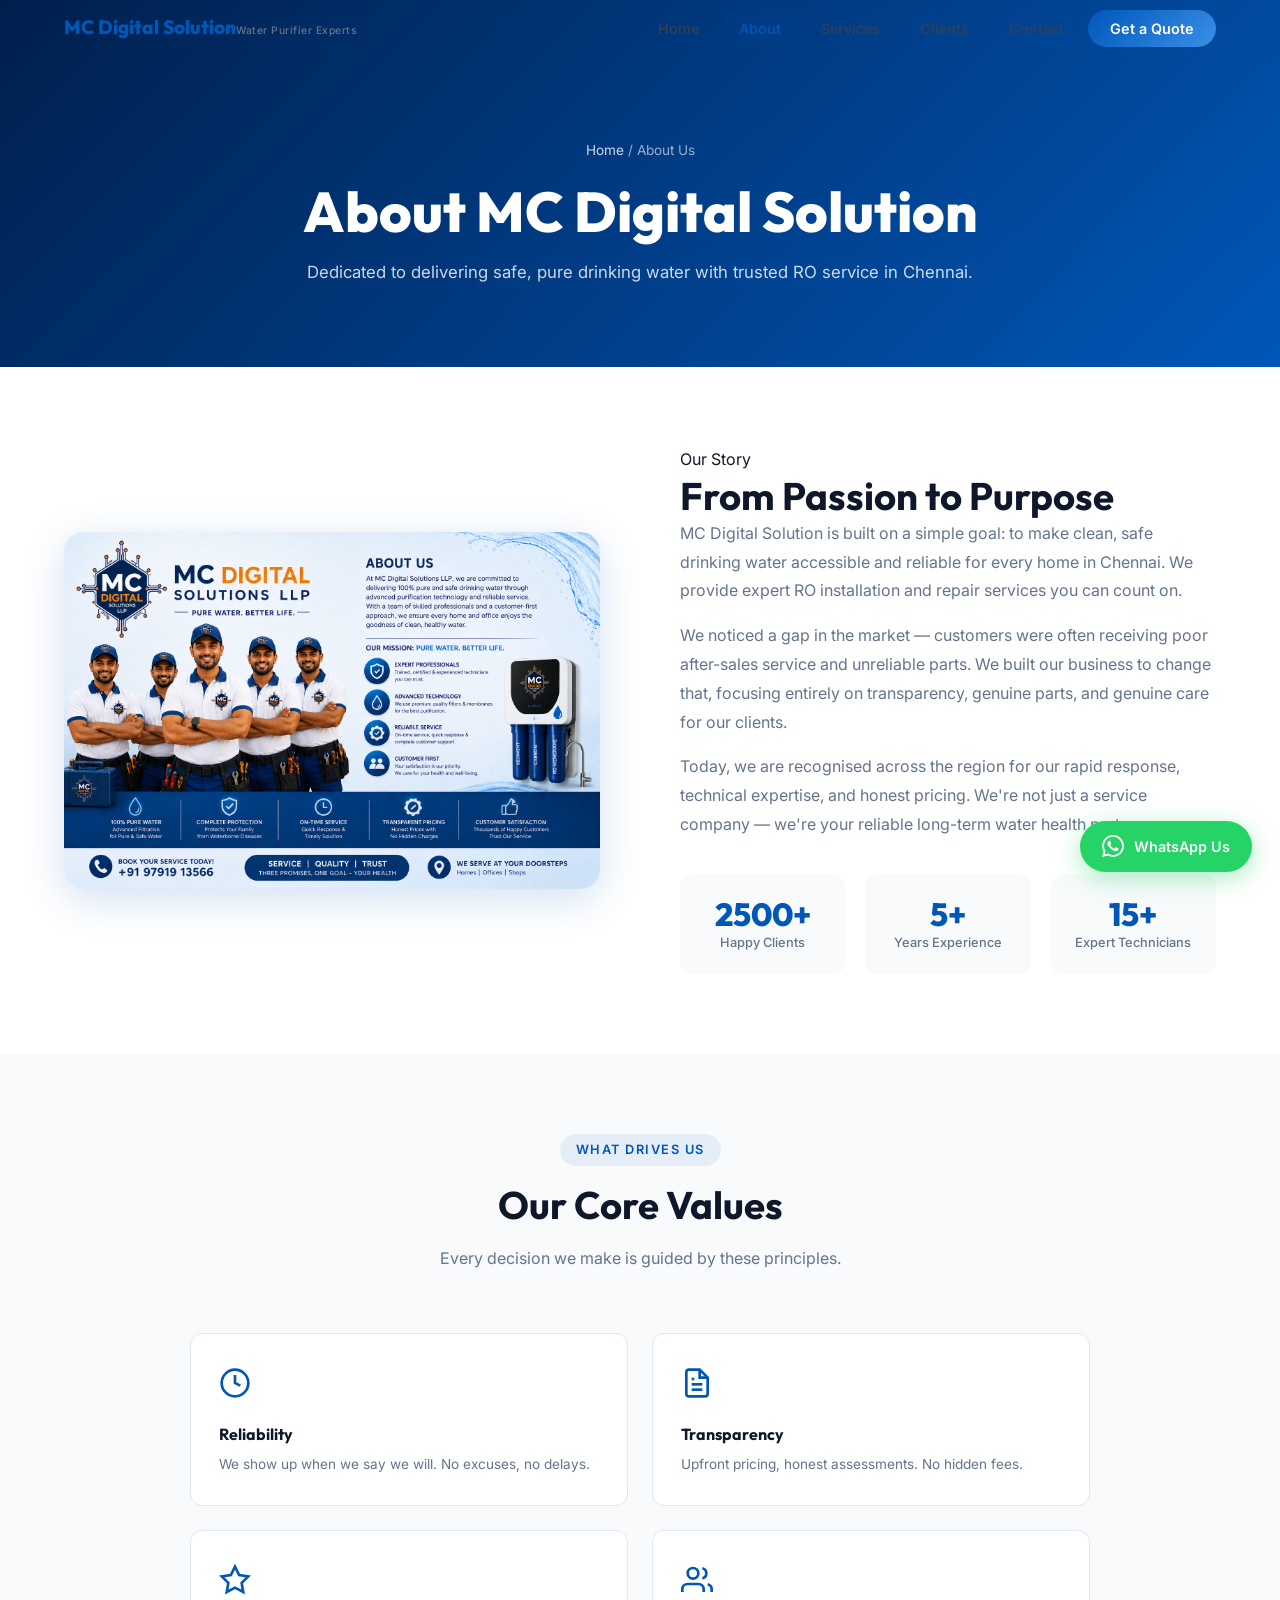
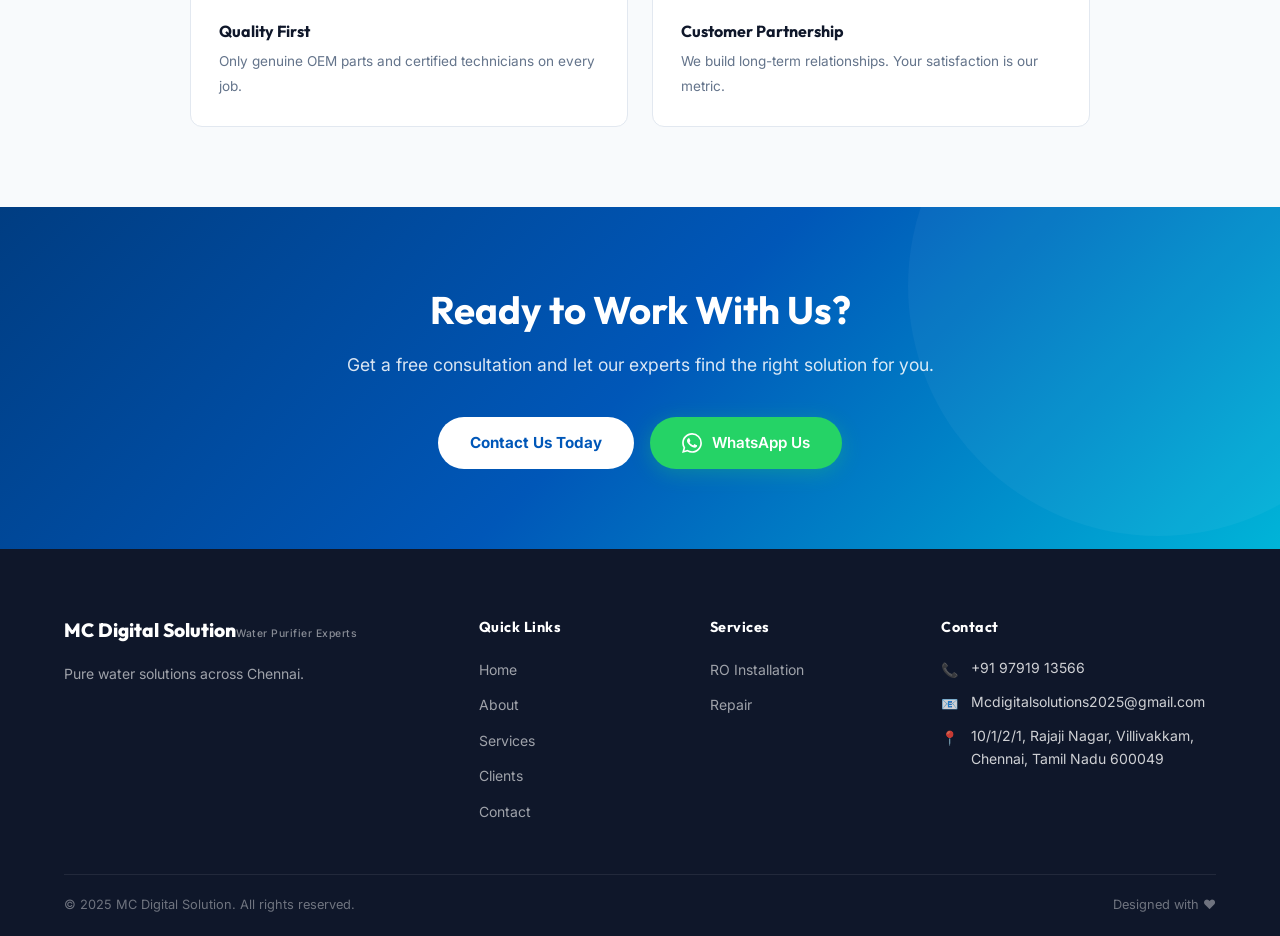
==== commit c6b837fc: "Fix mobile responsiveness on About page and optimize image layout" ====
--- a/about.html
+++ b/about.html
@@ -4,9 +4,25 @@
 <head>
   <meta charset="UTF-8" />
   <meta name="viewport" content="width=device-width, initial-scale=1.0" />
-  <title>About MC Digital Solution | Trusted Water Purifier Experts in Chennai</title>
-  <meta name="description" content="Learn about MC Digital Solution, the leading provider of RO water purifier services in Chennai. Over 5 years of experience in RO repair, installation, and maintenance." />
-  <meta name="keywords" content="about water purifier service, RO experts Chennai, MC Digital Solution, water purifier company Chennai" />
+  <title>About MC Digital Solution | RO Service Experts in Chennai</title>
+  <meta name="description" content="MC Digital Solution provides the best RO water purifier service in Chennai. With 5+ years of experience, we specialize in Kent, Aquaguard, and all major RO brands." />
+  <meta name="keywords" content="about RO service Chennai, water purifier experts Chennai, MC Digital Solution Chennai, RO repair specialists" />
+  <link rel="canonical" href="https://mcdigitalsolutions.com/about.html" />
+  
+  <!-- Open Graph / Facebook -->
+  <meta property="og:type" content="website" />
+  <meta property="og:url" content="https://mcdigitalsolutions.com/about.html" />
+  <meta property="og:title" content="About MC Digital Solution | RO Service Experts in Chennai" />
+  <meta property="og:description" content="Trusted water purifier service provider in Chennai with over 5 years of experience." />
+  <meta property="og:image" content="https://mcdigitalsolutions.com/images/about page.png" />
+
+  <!-- Twitter -->
+  <meta property="twitter:card" content="summary_large_image" />
+  <meta property="twitter:url" content="https://mcdigitalsolutions.com/about.html" />
+  <meta property="twitter:title" content="About MC Digital Solution | RO Service Experts in Chennai" />
+  <meta property="twitter:description" content="Trusted water purifier service provider in Chennai with over 5 years of experience." />
+  <meta property="twitter:image" content="https://mcdigitalsolutions.com/images/about page.png" />
+
   <link rel="stylesheet" href="css/style.css" />
 </head>
 
@@ -14,9 +30,7 @@
   <nav class="navbar" id="navbar">
     <div class="container">
       <a href="index.html" class="logo">
-
-        <div class="logo-text"><span class="brand">MC Digital Solution</span><span class="tagline">Water Purifier
-            Experts</span></div>
+        <div class="logo-text"><span class="brand">MC Digital Solution</span><span class="tagline">Water Purifier Experts</span></div>
       </a>
       <ul class="nav-links" id="navLinks">
         <li><a href="index.html">Home</a></li>
@@ -34,37 +48,34 @@
     <div class="container">
       <div class="breadcrumb"><a href="index.html">Home</a> / About Us</div>
       <h1>About MC Digital Solution</h1>
-      <p>Dedicated to delivering safe, pure drinking water with trusted service.</p>
+      <p>Dedicated to delivering safe, pure drinking water with trusted RO service in Chennai.</p>
     </div>
   </section>
 
-  <section class="section" style="background:white;">
+  <section class="section about-section" style="background:white;">
     <div class="container">
       <div class="about-story">
         <div class="animate">
-          <img src="images/about page.png" alt="Our Expert Team"
-            style="border-radius:20px;box-shadow:0 10px 40px rgba(0,87,184,0.15);" />
+          <img src="images/about page.png" alt="MC Digital Solution RO Service Team Chennai" class="about-img" />
         </div>
         <div class="animate">
           <div class="badge">Our Story</div>
           <h2>From Passion to Purpose</h2>
-          <p style="margin-bottom:16px;">MC Digital Solution is built on a simple goal: to make clean, safe drinking water accessible and reliable for every home. We provide expert installation and repair services you can count on.</p>
+          <p style="margin-bottom:16px;">MC Digital Solution is built on a simple goal: to make clean, safe drinking water accessible and reliable for every home in Chennai. We provide expert RO installation and repair services you can count on.</p>
           <p style="margin-bottom:16px;">We noticed a gap in the market — customers were often receiving poor after-sales service and unreliable parts. We built our business to change that, focusing entirely on transparency, genuine parts, and genuine care for our clients.</p>
           <p>Today, we are recognised across the region for our rapid response, technical expertise, and honest pricing. We're not just a service company — we're your reliable long-term water health partner.</p>
-          <div style="display:grid;grid-template-columns:repeat(3,1fr);gap:20px;margin-top:36px;">
-            <div style="text-align:center;padding:20px;background:var(--gray-50);border-radius:12px;">
-              <div style="font-size:2rem;font-weight:800;color:var(--primary);font-family:'Outfit',sans-serif;">2500+
-              </div>
-              <div style="font-size:0.8rem;color:var(--gray-500);font-weight:500;">Happy Clients</div>
+          <div class="about-stats animate">
+            <div class="about-stat-box">
+              <div class="about-stat-num">2500+</div>
+              <div class="about-stat-label">Happy Clients</div>
             </div>
-            <div style="text-align:center;padding:20px;background:var(--gray-50);border-radius:12px;">
-              <div style="font-size:2rem;font-weight:800;color:var(--primary);font-family:'Outfit',sans-serif;">5+</div>
-              <div style="font-size:0.8rem;color:var(--gray-500);font-weight:500;">Years Experience</div>
+            <div class="about-stat-box">
+              <div class="about-stat-num">5+</div>
+              <div class="about-stat-label">Years Experience</div>
             </div>
-            <div style="text-align:center;padding:20px;background:var(--gray-50);border-radius:12px;">
-              <div style="font-size:2rem;font-weight:800;color:var(--primary);font-family:'Outfit',sans-serif;">15+
-              </div>
-              <div style="font-size:0.8rem;color:var(--gray-500);font-weight:500;">Expert Technicians</div>
+            <div class="about-stat-box">
+              <div class="about-stat-num">15+</div>
+              <div class="about-stat-label">Expert Technicians</div>
             </div>
           </div>
         </div>
@@ -126,9 +137,7 @@
       <div class="container">
         <div class="footer-grid">
           <div class="footer-brand"><a href="index.html" class="logo">
-
-              <div class="logo-text"><span class="brand">MC Digital Solution</span><span class="tagline">Water Purifier
-                  Experts</span></div>
+              <div class="logo-text"><span class="brand">MC Digital Solution</span><span class="tagline">Water Purifier Experts</span></div>
             </a>
             <p>Pure water solutions across Chennai.</p>
           </div>
@@ -161,15 +170,12 @@
       </div>
     </div>
     <div class="container">
-      <div class="footer-bottom"><span>© 2025 MC Digital Solution. All rights reserved.</span><span>Designed with
-          ❤️</span></div>
+      <div class="footer-bottom"><span>© 2025 MC Digital Solution. All rights reserved.</span><span>Designed with ❤️</span></div>
     </div>
   </footer>
 
   <div class="whatsapp-float"><a href="https://wa.me/919791913566" target="_blank"><svg viewBox="0 0 24 24">
-        <path
-          d="M17.472 14.382c-.297-.149-1.758-.867-2.03-.967-.273-.099-.471-.148-.67.15-.197.297-.767.966-.94 1.164-.173.199-.347.223-.644.075-.297-.15-1.255-.463-2.39-1.475-.883-.788-1.48-1.761-1.653-2.059-.173-.297-.018-.458.13-.606.134-.133.298-.347.446-.52.149-.174.198-.298.298-.497.099-.198.05-.371-.025-.52-.075-.149-.669-1.612-.916-2.207-.242-.579-.487-.5-.669-.51-.173-.008-.371-.01-.57-.01-.198 0-.52.074-.792.372-.272.297-1.04 1.016-1.04 2.479 0 1.462 1.065 2.875 1.213 3.074.149.198 2.096 3.2 5.077 4.487.709.306 1.262.489 1.694.625.712.227 1.36.195 1.871.118.571-.085 1.758-.719 2.006-1.413.248-.694.248-1.289.173-1.413-.074-.124-.272-.198-.57-.347m-5.421 7.403h-.004a9.87 9.87 0 01-5.031-1.378l-.361-.214-3.741.982.998-3.648-.235-.374a9.86 9.86 0 01-1.51-5.26c.001-5.45 4.436-9.884 9.888-9.884 2.64 0 5.122 1.03 6.988 2.898a9.825 9.825 0 012.893 6.994c-.003 5.45-4.437 9.884-9.885 9.884m8.413-18.297A11.815 11.815 0 0012.05 0C5.495 0 .16 5.335.157 11.892c0 2.096.547 4.142 1.588 5.945L.057 24l6.305-1.654a11.882 11.882 0 005.683 1.448h.005c6.554 0 11.89-5.335 11.893-11.893a11.821 11.821 0 00-3.48-8.413z"
-          fill="white" />
+        <path d="M17.472 14.382c-.297-.149-1.758-.867-2.03-.967-.273-.099-.471-.148-.67.15-.197.297-.767.966-.94 1.164-.173.199-.347.223-.644.075-.297-.15-1.255-.463-2.39-1.475-.883-.788-1.48-1.761-1.653-2.059-.173-.297-.018-.458.13-.606.134-.133.298-.347.446-.52.149-.174.198-.298.298-.497.099-.198.05-.371-.025-.52-.075-.149-.669-1.612-.916-2.207-.242-.579-.487-.5-.669-.51-.173-.008-.371-.01-.57-.01-.198 0-.52.074-.792.372-.272.297-1.04 1.016-1.04 2.479 0 1.462 1.065 2.875 1.213 3.074.149.198 2.096 3.2 5.077 4.487.709.306 1.262.489 1.694.625.712.227 1.36.195 1.871.118.571-.085 1.758-.719 2.006-1.413.248-.694.248-1.289.173-1.413-.074-.124-.272-.198-.57-.347m-5.421 7.403h-.004a9.87 9.87 0 01-5.031-1.378l-.361-.214-3.741.982.998-3.648-.235-.374a9.86 9.86 0 01-1.51-5.26c.001-5.45 4.436-9.884 9.888-9.884 2.64 0 5.122 1.03 6.988 2.898a9.825 9.825 0 012.893 6.994c-.003 5.45-4.437 9.884-9.885 9.884m8.413-18.297A11.815 11.815 0 0012.05 0C5.495 0 .16 5.335.157 11.892c0 2.096.547 4.142 1.588 5.945L.057 24l6.305-1.654a11.882 11.882 0 005.683 1.448h.005c6.554 0 11.89-5.335 11.893-11.893a11.821 11.821 0 00-3.48-8.413z" fill="white" />
       </svg> WhatsApp Us</a></div>
   <script src="js/main.js"></script>
 </body>
--- a/css/style.css
+++ b/css/style.css
@@ -49,6 +49,8 @@
   line-height: 1.6;
   overflow-x: hidden;
   width: 100%;
+  overflow-wrap: break-word;
+  word-wrap: break-word;
 }
 
 img {
@@ -894,6 +896,50 @@
   align-items: center;
 }
 
+.about-img {
+  width: 100%;
+  height: auto;
+  border-radius: var(--radius-lg);
+  box-shadow: var(--shadow-lg);
+  display: block;
+  object-fit: cover;
+}
+
+.about-stats {
+  display: grid;
+  grid-template-columns: repeat(3, 1fr);
+  gap: 20px;
+  margin-top: 36px;
+}
+
+.about-stat-box {
+  text-align: center;
+  padding: 20px;
+  background: var(--gray-50);
+  border-radius: var(--radius);
+  transition: var(--transition);
+}
+
+.about-stat-box:hover {
+  background: var(--white);
+  box-shadow: var(--shadow-md);
+  transform: translateY(-5px);
+}
+
+.about-stat-num {
+  font-size: 2rem;
+  font-weight: 800;
+  color: var(--primary);
+  font-family: 'Outfit', sans-serif;
+  line-height: 1.2;
+}
+
+.about-stat-label {
+  font-size: 0.8rem;
+  color: var(--gray-500);
+  font-weight: 500;
+}
+
 .values-grid {
   display: grid;
   grid-template-columns: repeat(2, 1fr);
@@ -1017,8 +1063,14 @@
 }
 
 .footer-contact li span:first-child {
-  min-width: 18px;
+  min-width: 20px;
   margin-top: 2px;
+}
+
+.footer-contact li span:last-child {
+  flex: 1;
+  min-width: 0;
+  word-break: break-word;
 }
 
 .footer-bottom {
@@ -1133,6 +1185,19 @@
     gap: 40px;
   }
 
+  .about-story {
+    text-align: center;
+  }
+
+  .about-img {
+    max-width: 500px;
+    margin: 0 auto;
+  }
+
+  .about-stats {
+    margin-top: 30px;
+  }
+
   .hero-image {
     display: none;
   }
@@ -1159,7 +1224,7 @@
   }
   
   .section {
-    overflow: hidden;
+    /* removed overflow: hidden to prevent cutting off content */
   }
 }
 
@@ -1241,4 +1306,44 @@
   .section {
     padding: 60px 0;
   }
+
+  .about-stats {
+    grid-template-columns: 1fr;
+    gap: 15px;
+  }
+
+  .about-stat-num {
+    font-size: 1.75rem;
+  }
+
+  .about-img {
+    border-radius: var(--radius);
+  }
+}
+
+@media (max-width: 480px) {
+  .container {
+    padding: 0 16px;
+  }
+
+  h1 {
+    font-size: 2.2rem;
+  }
+
+  h2 {
+    font-size: 1.8rem;
+  }
+
+  .about-story h2 {
+    font-size: 1.6rem;
+  }
+
+  .about-story p {
+    font-size: 0.9rem;
+    line-height: 1.6;
+  }
+
+  .about-stat-box {
+    padding: 15px;
+  }
 }
